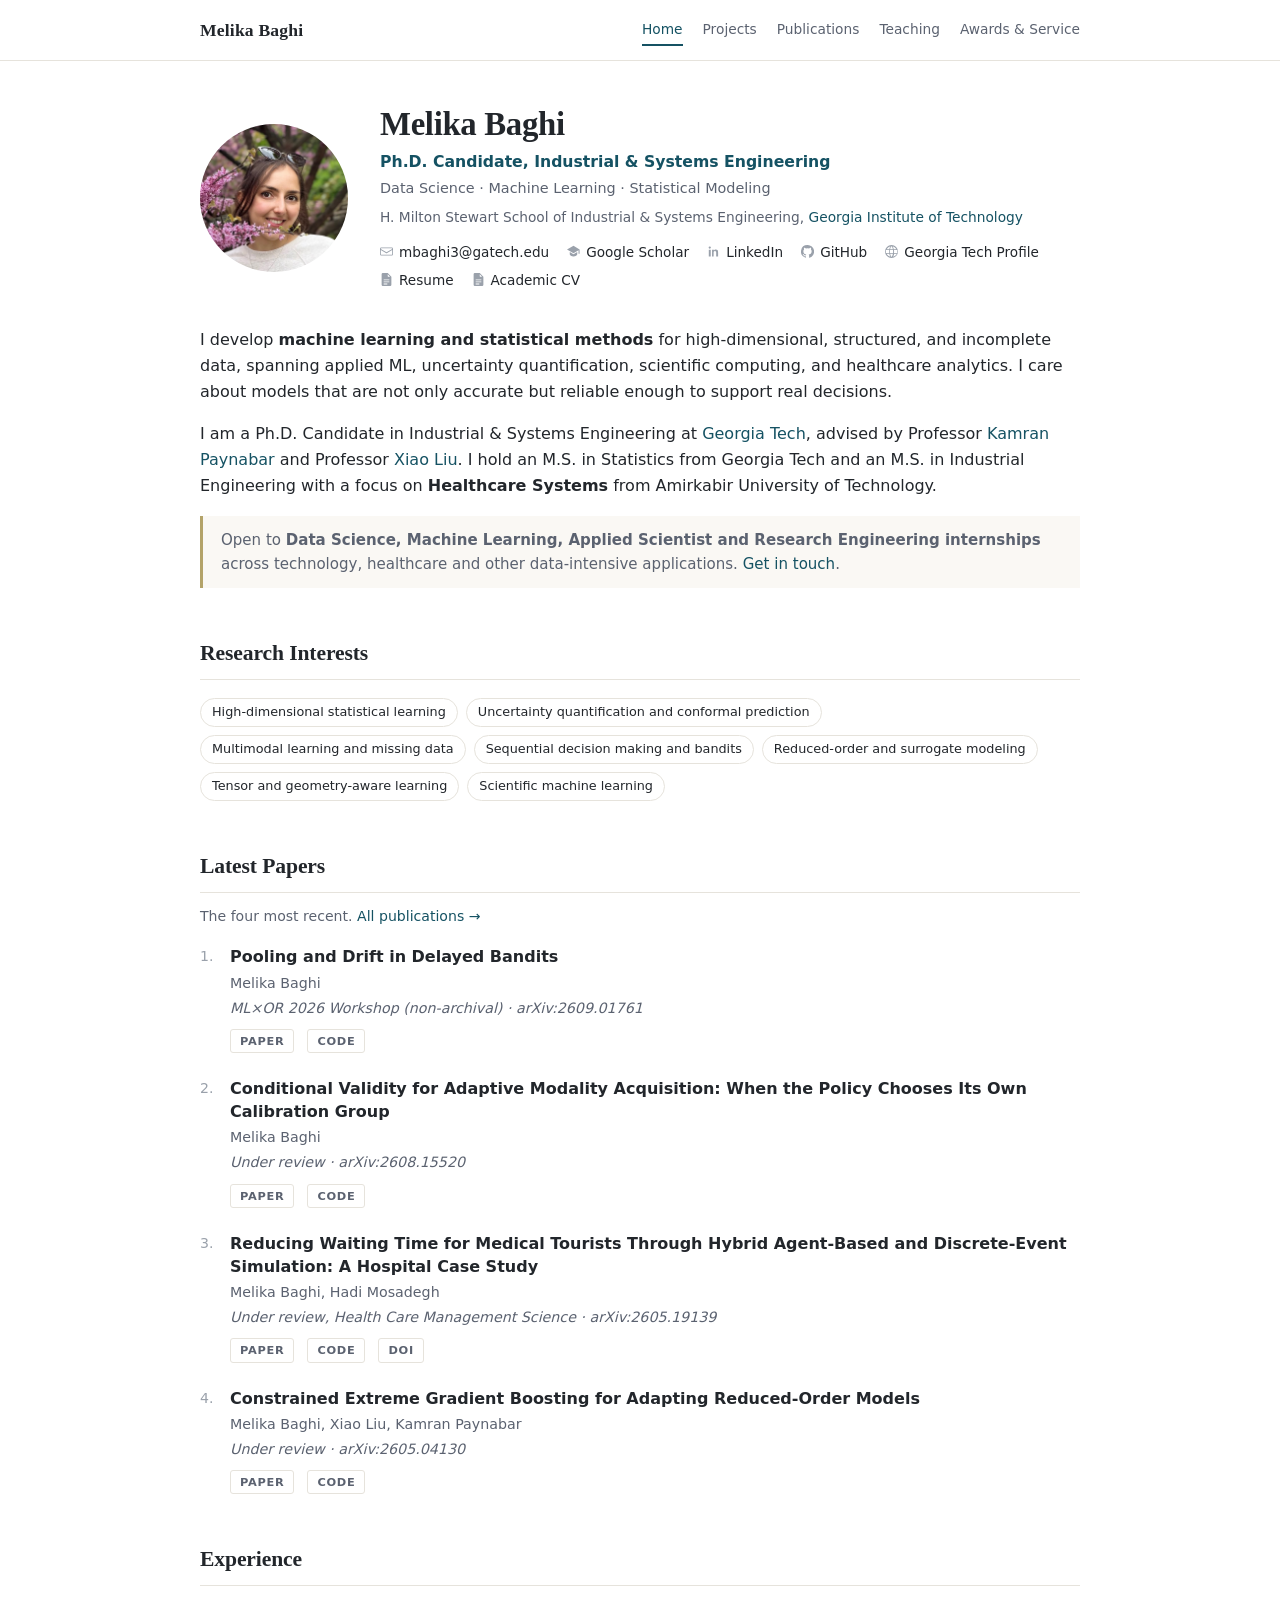
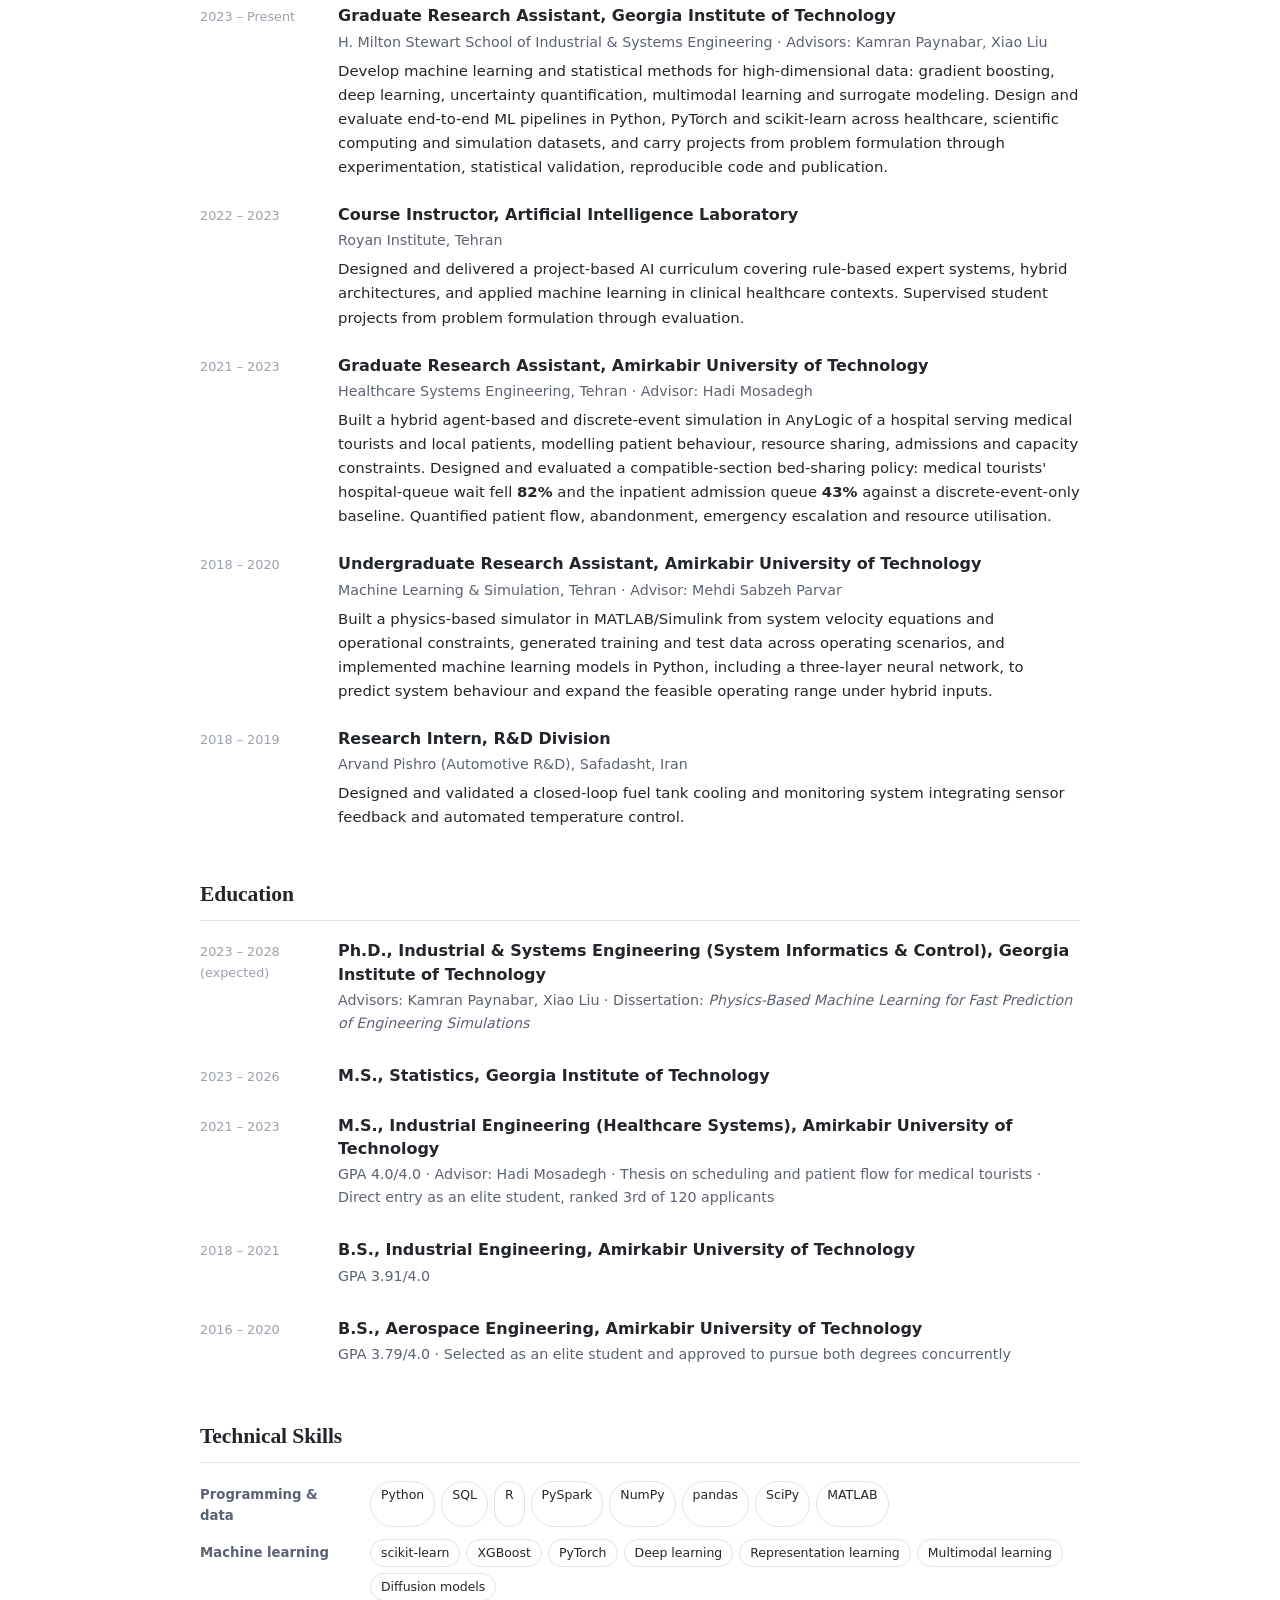
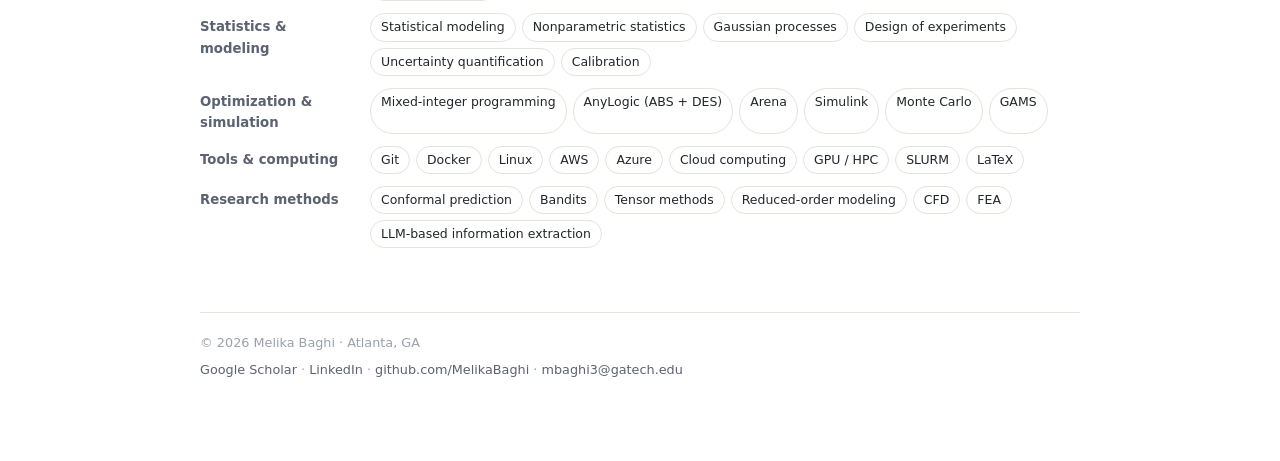
==== index.html @ 6c578f91 "Home page: show expected Ph.D. completion Co-Authored-By: Claude Opus 5 <noreply@anthropic.com>" ====
<!DOCTYPE html>
<html lang="en">
<head>
<meta charset="utf-8">
<meta name="viewport" content="width=device-width, initial-scale=1">
<title>Melika Baghi | Ph.D. Candidate at Georgia Tech</title>
<meta name="description" content="Melika Baghi is a Ph.D. Candidate at Georgia Tech working in data science, machine learning, statistical modeling, uncertainty quantification, healthcare analytics, and scientific ML.">
<meta name="author" content="Melika Baghi">
<link rel="canonical" href="https://melikabaghi.github.io/">
<meta property="og:type" content="profile">
<meta property="og:title" content="Melika Baghi | Ph.D. Candidate at Georgia Tech">
<meta property="og:description" content="Melika Baghi is a Ph.D. Candidate at Georgia Tech working in data science, machine learning, statistical modeling, uncertainty quantification, healthcare analytics, and scientific ML.">
<meta property="og:image" content="https://melikabaghi.github.io/assets/og.png">
<meta name="twitter:card" content="summary_large_image">
<meta property="og:url" content="https://melikabaghi.github.io/">
<link rel="stylesheet" href="assets/style.css">
<link rel="icon" href="data:image/svg+xml,<svg xmlns='http://www.w3.org/2000/svg' viewBox='0 0 32 32'><text y='26' font-size='26' font-family='Georgia,serif'>M</text></svg>">
<meta name="google-site-verification" content="d5mLPXhEREl7OxaTWAVmlWwODPc2sbViaYPHO1dMwqE" />
<script type="application/ld+json">
{
  "@context": "https://schema.org",
  "@type": "Person",
  "name": "Melika Baghi",
  "givenName": "Melika",
  "familyName": "Baghi",
  "url": "https://melikabaghi.github.io/",
  "image": "https://melikabaghi.github.io/assets/photo.jpg",
  "email": "mailto:mbaghi3@gatech.edu",
  "jobTitle": "Ph.D. Candidate, Industrial & Systems Engineering",
  "description": "Ph.D. Candidate at Georgia Tech working on machine learning and statistical methods for high-dimensional, structured and incomplete data, with applications in healthcare analytics and scientific computing.",
  "worksFor": {
    "@type": "CollegeOrUniversity",
    "name": "Georgia Institute of Technology",
    "url": "https://www.gatech.edu/"
  },
  "alumniOf": [
    { "@type": "CollegeOrUniversity", "name": "Georgia Institute of Technology" },
    { "@type": "CollegeOrUniversity", "name": "Amirkabir University of Technology (Tehran Polytechnic)" }
  ],
  "knowsAbout": [
    "Data science", "Machine learning", "Statistical modeling",
    "Conformal prediction", "Uncertainty quantification", "Multimodal learning",
    "Tensor decompositions", "Reduced-order modeling", "Healthcare analytics",
    "Discrete-event simulation", "Agent-based simulation", "Design of experiments"
  ],
  "sameAs": [
    "https://github.com/MelikaBaghi",
    "https://scholar.google.com/citations?user=UNGLFyUAAAAJ&hl=en",
    "https://www.linkedin.com/in/melika-baghi",
    "https://www.isye.gatech.edu/users/melika-baghi",
    "https://arxiv.org/a/baghi_m_1"
  ]
}
</script>
</head>
<body>

<header class="topbar">
  <div class="topbar-inner">
    <a class="brand" href="index.html">Melika Baghi</a>
    <nav class="topnav" aria-label="Site">
      <a href="index.html" aria-current="page">Home</a>
      <a href="projects.html">Projects</a>
      <a href="publications.html">Publications</a>
      <a href="teaching.html">Teaching</a>
      <a href="awards.html">Awards &amp; Service</a>
    </nav>
  </div>
</header>

<div class="wrap">

  <div class="hero">
    <img class="portrait" src="assets/photo.jpg" alt="Melika Baghi">
    <div>
      <h1>Melika Baghi</h1>
      <p class="role">Ph.D. Candidate, Industrial &amp; Systems Engineering</p>
      <p class="tagline">Data Science · Machine Learning · Statistical Modeling</p>
      <p class="affil">H. Milton Stewart School of Industrial &amp; Systems Engineering, <a href="https://www.gatech.edu/">Georgia Institute of Technology</a></p>
      <ul class="linkrow">
          <li><span class="ico"><svg viewBox="0 0 16 16" aria-hidden="true"><path d="M1.5 3h13A1.5 1.5 0 0 1 16 4.5v7A1.5 1.5 0 0 1 14.5 13h-13A1.5 1.5 0 0 1 0 11.5v-7A1.5 1.5 0 0 1 1.5 3Zm0 1a.5.5 0 0 0-.5.5v.3l7 4.2 7-4.2v-.3a.5.5 0 0 0-.5-.5h-13ZM15 6.2 8.26 10.2a.5.5 0 0 1-.52 0L1 6.2v5.3a.5.5 0 0 0 .5.5h13a.5.5 0 0 0 .5-.5V6.2Z"/></svg></span><a href="mailto:mbaghi3@gatech.edu">mbaghi3@gatech.edu</a></li>
          <li><span class="ico"><svg viewBox="0 0 16 16" aria-hidden="true"><path d="M8 1 0 5.5 8 10l6.2-3.49v4.24h1.3V5.5L8 1Zm0 10.3-4.6-2.6v2.55C3.4 12.77 5.46 14 8 14s4.6-1.23 4.6-2.75V8.7L8 11.3Z"/></svg></span><a href="https://scholar.google.com/citations?user=UNGLFyUAAAAJ&amp;hl=en">Google Scholar</a></li>
          <li><span class="ico"><svg viewBox="0 0 16 16" aria-hidden="true"><path d="M3.4 4.6a1.4 1.4 0 1 1 0-2.8 1.4 1.4 0 0 1 0 2.8ZM2.2 14V5.7h2.4V14H2.2Zm4 0V5.7h2.3v1.14h.03c.32-.6 1.1-1.24 2.27-1.24 2.43 0 2.88 1.56 2.88 3.6V14h-2.4V9.68c0-1.03-.02-2.36-1.45-2.36-1.45 0-1.67 1.12-1.67 2.28V14H6.2Z"/></svg></span><a href="https://www.linkedin.com/in/melika-baghi">LinkedIn</a></li>
          <li><span class="ico"><svg viewBox="0 0 16 16" aria-hidden="true"><path d="M8 0a8 8 0 0 0-2.53 15.59c.4.07.55-.17.55-.38l-.01-1.34c-2.23.48-2.7-1.07-2.7-1.07-.36-.93-.89-1.17-.89-1.17-.73-.5.05-.49.05-.49.81.06 1.23.83 1.23.83.72 1.23 1.88.87 2.34.67.07-.52.28-.87.51-1.07-1.78-.2-3.64-.89-3.64-3.95 0-.87.31-1.59.82-2.15-.08-.2-.36-1.01.08-2.12 0 0 .67-.21 2.2.82a7.6 7.6 0 0 1 4 0c1.53-1.03 2.2-.82 2.2-.82.44 1.11.16 1.92.08 2.12.51.56.82 1.28.82 2.15 0 3.07-1.87 3.75-3.65 3.95.29.25.54.73.54 1.48l-.01 2.2c0 .21.15.46.55.38A8 8 0 0 0 8 0Z"/></svg></span><a href="https://github.com/MelikaBaghi">GitHub</a></li>
          <li><span class="ico"><svg viewBox="0 0 16 16" aria-hidden="true"><path d="M8 0a8 8 0 1 0 0 16A8 8 0 0 0 8 0ZM6.6 1.4A11.4 11.4 0 0 0 5.3 5.3H1.98A7.02 7.02 0 0 1 6.6 1.4ZM1.24 6.3h3.9a17 17 0 0 0 0 3.4h-3.9a7 7 0 0 1 0-3.4Zm.74 4.4H5.3c.28 1.5.72 2.83 1.3 3.9a7.02 7.02 0 0 1-4.62-3.9Zm4.34 0h3.44c-.5 2.42-1.3 3.9-1.72 3.9-.42 0-1.22-1.48-1.72-3.9Zm3.62-1H6.06a15.8 15.8 0 0 1 0-3.4h3.88a15.8 15.8 0 0 1 0 3.4Zm-.18-4.4H6.28C6.78 2.88 7.58 1.4 8 1.4c.42 0 1.22 1.48 1.72 3.9Zm1.02 0c-.28-1.5-.72-2.83-1.3-3.9a7.02 7.02 0 0 1 4.62 3.9h-3.32Zm.28 1h3.9a7 7 0 0 1 0 3.4h-3.9a17 17 0 0 0 0-3.4Zm3.56 4.4a7.02 7.02 0 0 1-4.62 3.9c.58-1.07 1.02-2.4 1.3-3.9h3.32Z"/></svg></span><a href="https://www.isye.gatech.edu/users/melika-baghi">Georgia Tech Profile</a></li>
          <li><span class="ico"><svg viewBox="0 0 16 16" aria-hidden="true"><path d="M9.5 0H3.5A1.5 1.5 0 0 0 2 1.5v13A1.5 1.5 0 0 0 3.5 16h9a1.5 1.5 0 0 0 1.5-1.5V4.5L9.5 0Zm0 1.6L12.4 4.5H10a.5.5 0 0 1-.5-.5V1.6ZM4.5 8h7v1h-7V8Zm0 2.5h7v1h-7v-1ZM4.5 13h4.5v1H4.5v-1Z"/></svg></span><a href="assets/Melika_Baghi_Resume.pdf">Resume</a></li>
          <li><span class="ico"><svg viewBox="0 0 16 16" aria-hidden="true"><path d="M9.5 0H3.5A1.5 1.5 0 0 0 2 1.5v13A1.5 1.5 0 0 0 3.5 16h9a1.5 1.5 0 0 0 1.5-1.5V4.5L9.5 0Zm0 1.6L12.4 4.5H10a.5.5 0 0 1-.5-.5V1.6ZM4.5 8h7v1h-7V8Zm0 2.5h7v1h-7v-1ZM4.5 13h4.5v1H4.5v-1Z"/></svg></span><a href="assets/Melika_Baghi_CV.pdf">Academic CV</a></li>
      </ul>
    </div>
  </div>

  <div class="bio">
    <p>I develop <strong>machine learning and statistical methods</strong> for high-dimensional, structured,
      and incomplete data, spanning applied ML, uncertainty quantification, scientific computing, and
      healthcare analytics. I care about models that are not only accurate but reliable enough to support
      real decisions.</p>

    <p>I am a Ph.D. Candidate in Industrial &amp; Systems Engineering at
      <a href="https://www.gatech.edu/">Georgia Tech</a>, advised by Professor
      <a href="https://www.isye.gatech.edu/users/kamran-paynabar">Kamran Paynabar</a> and Professor
      <a href="https://www.isye.gatech.edu/users/xiao-liu">Xiao Liu</a>. I hold an M.S. in Statistics from
      Georgia Tech and an M.S. in Industrial Engineering with a focus on <strong>Healthcare Systems</strong>
      from Amirkabir University of Technology.</p>

    <p class="callout">Open to <strong>Data Science, Machine Learning, Applied Scientist and Research
      Engineering internships</strong> across technology, healthcare and other data-intensive applications.
      <a href="mailto:mbaghi3@gatech.edu">Get in touch</a>.</p>
  </div>

  <h2>Research Interests</h2>
  <ul class="chips">
    <li>High-dimensional statistical learning</li>
    <li>Uncertainty quantification and conformal prediction</li>
    <li>Multimodal learning and missing data</li>
    <li>Sequential decision making and bandits</li>
    <li>Reduced-order and surrogate modeling</li>
    <li>Tensor and geometry-aware learning</li>
    <li>Scientific machine learning</li>
  </ul>

  <h2>Latest Papers</h2>
  <p class="morelink">The four most recent. <a href="publications.html">All publications →</a></p>
  <ol class="pubs">
    <li>
      <p class="ptitle">Pooling and Drift in Delayed Bandits</p>
      <p class="pauth">Melika Baghi</p>
      <p class="pvenue">ML×OR 2026 Workshop (non-archival) · arXiv:2609.01761</p>
      <p class="plinks">
        <a href="https://arxiv.org/abs/2609.01761">Paper</a>
        <a href="https://github.com/MelikaBaghi/State-exp3">Code</a>
      </p>
    </li>
    <li>
      <p class="ptitle">Conditional Validity for Adaptive Modality Acquisition: When the Policy Chooses Its Own Calibration Group</p>
      <p class="pauth">Melika Baghi</p>
      <p class="pvenue">Under review · arXiv:2608.15520</p>
      <p class="plinks">
        <a href="https://arxiv.org/abs/2608.15520">Paper</a>
        <a href="https://github.com/MelikaBaghi/RouteCert">Code</a>
      </p>
    </li>
    <li>
      <p class="ptitle">Reducing Waiting Time for Medical Tourists Through Hybrid Agent-Based and Discrete-Event Simulation: A Hospital Case Study</p>
      <p class="pauth">Melika Baghi, Hadi Mosadegh</p>
      <p class="pvenue">Under review, <em>Health Care Management Science</em> · arXiv:2605.19139</p>
      <p class="plinks">
        <a href="https://arxiv.org/abs/2605.19139">Paper</a>
        <a href="https://github.com/MelikaBaghi/IPD-medical-tourism-simulation">Code</a>
        <a href="https://doi.org/10.5281/zenodo.22646799">DOI</a>
      </p>
    </li>
    <li>
      <p class="ptitle">Constrained Extreme Gradient Boosting for Adapting Reduced-Order Models</p>
      <p class="pauth">Melika Baghi, Xiao Liu, Kamran Paynabar</p>
      <p class="pvenue">Under review · arXiv:2605.04130</p>
      <p class="plinks">
        <a href="https://arxiv.org/abs/2605.04130">Paper</a>
        <a href="https://github.com/MelikaBaghi/cXGBoost">Code</a>
      </p>
    </li>
  </ol>

  <h2>Experience</h2>
  <ul class="entries">
    <li>
      <div class="when">2023 – Present</div>
      <div class="what">
        <p class="wtitle">Graduate Research Assistant, Georgia Institute of Technology</p>
        <p class="wwhere">H. Milton Stewart School of Industrial &amp; Systems Engineering · Advisors: Kamran Paynabar, Xiao Liu</p>
        <p class="wdesc">Develop machine learning and statistical methods for high-dimensional data:
          gradient boosting, deep learning, uncertainty quantification, multimodal learning and surrogate
          modeling. Design and evaluate end-to-end ML pipelines in Python, PyTorch and scikit-learn across
          healthcare, scientific computing and simulation datasets, and carry projects from problem
          formulation through experimentation, statistical validation, reproducible code and publication.</p>
      </div>
    </li>
    <li>
      <div class="when">2022 – 2023</div>
      <div class="what">
        <p class="wtitle">Course Instructor, Artificial Intelligence Laboratory</p>
        <p class="wwhere">Royan Institute, Tehran</p>
        <p class="wdesc">Designed and delivered a project-based AI curriculum covering rule-based expert
          systems, hybrid architectures, and applied machine learning in clinical healthcare contexts.
          Supervised student projects from problem formulation through evaluation.</p>
      </div>
    </li>
    <li>
      <div class="when">2021 – 2023</div>
      <div class="what">
        <p class="wtitle">Graduate Research Assistant, Amirkabir University of Technology</p>
        <p class="wwhere">Healthcare Systems Engineering, Tehran · Advisor: Hadi Mosadegh</p>
        <p class="wdesc">Built a hybrid agent-based and discrete-event simulation in AnyLogic of a hospital
          serving medical tourists and local patients, modelling patient behaviour, resource sharing,
          admissions and capacity constraints. Designed and evaluated a compatible-section bed-sharing
          policy: medical tourists' hospital-queue wait fell <strong>82%</strong> and the inpatient admission
          queue <strong>43%</strong> against a discrete-event-only baseline. Quantified patient flow,
          abandonment, emergency escalation and resource utilisation.</p>
      </div>
    </li>
    <li>
      <div class="when">2018 – 2020</div>
      <div class="what">
        <p class="wtitle">Undergraduate Research Assistant, Amirkabir University of Technology</p>
        <p class="wwhere">Machine Learning &amp; Simulation, Tehran · Advisor: Mehdi Sabzeh Parvar</p>
        <p class="wdesc">Built a physics-based simulator in MATLAB/Simulink from system velocity equations
          and operational constraints, generated training and test data across operating scenarios, and
          implemented machine learning models in Python, including a three-layer neural network, to
          predict system behaviour and expand the feasible operating range under hybrid inputs.</p>
      </div>
    </li>
    <li>
      <div class="when">2018 – 2019</div>
      <div class="what">
        <p class="wtitle">Research Intern, R&amp;D Division</p>
        <p class="wwhere">Arvand Pishro (Automotive R&amp;D), Safadasht, Iran</p>
        <p class="wdesc">Designed and validated a closed-loop fuel tank cooling and monitoring system
          integrating sensor feedback and automated temperature control.</p>
      </div>
    </li>
  </ul>

  <h2>Education</h2>
  <ul class="entries">
    <li>
      <div class="when">2023 – 2028 (expected)</div>
      <div class="what">
        <p class="wtitle">Ph.D., Industrial &amp; Systems Engineering (System Informatics &amp; Control), Georgia Institute of Technology</p>
        <p class="wwhere">Advisors: Kamran Paynabar, Xiao Liu · Dissertation: <em>Physics-Based Machine Learning for Fast Prediction of Engineering Simulations</em></p>
      </div>
    </li>
    <li>
      <div class="when">2023 – 2026</div>
      <div class="what">
        <p class="wtitle">M.S., Statistics, Georgia Institute of Technology</p>
      </div>
    </li>
    <li>
      <div class="when">2021 – 2023</div>
      <div class="what">
        <p class="wtitle">M.S., Industrial Engineering (Healthcare Systems), Amirkabir University of Technology</p>
        <p class="wwhere">GPA 4.0/4.0 · Advisor: Hadi Mosadegh · Thesis on scheduling and patient flow for medical tourists · Direct entry as an elite student, ranked 3rd of 120 applicants</p>
      </div>
    </li>
    <li>
      <div class="when">2018 – 2021</div>
      <div class="what">
        <p class="wtitle">B.S., Industrial Engineering, Amirkabir University of Technology</p>
        <p class="wwhere">GPA 3.91/4.0</p>
      </div>
    </li>
    <li>
      <div class="when">2016 – 2020</div>
      <div class="what">
        <p class="wtitle">B.S., Aerospace Engineering, Amirkabir University of Technology</p>
        <p class="wwhere">GPA 3.79/4.0 · Selected as an elite student and approved to pursue both degrees concurrently</p>
      </div>
    </li>
  </ul>

  <h2>Technical Skills</h2>
  <dl class="skills">
    <dt>Programming &amp; data</dt>
    <dd><span>Python</span> <span>SQL</span> <span>R</span> <span>PySpark</span> <span>NumPy</span> <span>pandas</span> <span>SciPy</span> <span>MATLAB</span></dd>

    <dt>Machine learning</dt>
    <dd><span>scikit-learn</span> <span>XGBoost</span> <span>PyTorch</span> <span>Deep learning</span> <span>Representation learning</span> <span>Multimodal learning</span> <span>Diffusion models</span></dd>

    <dt>Statistics &amp; modeling</dt>
    <dd><span>Statistical modeling</span> <span>Nonparametric statistics</span> <span>Gaussian processes</span> <span>Design of experiments</span> <span>Uncertainty quantification</span> <span>Calibration</span></dd>

    <dt>Optimization &amp; simulation</dt>
    <dd><span>Mixed-integer programming</span> <span>AnyLogic (ABS + DES)</span> <span>Arena</span> <span>Simulink</span> <span>Monte Carlo</span> <span>GAMS</span></dd>

    <dt>Tools &amp; computing</dt>
    <dd><span>Git</span> <span>Docker</span> <span>Linux</span> <span>AWS</span> <span>Azure</span> <span>Cloud computing</span> <span>GPU / HPC</span> <span>SLURM</span> <span>LaTeX</span></dd>

    <dt>Research methods</dt>
    <dd><span>Conformal prediction</span> <span>Bandits</span> <span>Tensor methods</span> <span>Reduced-order modeling</span> <span>CFD</span> <span>FEA</span> <span>LLM-based information extraction</span></dd>
  </dl>

  <footer>
    <p class="fnote">© 2026 Melika Baghi · Atlanta, GA</p>
    <p class="flinks">
      <a href="https://scholar.google.com/citations?user=UNGLFyUAAAAJ&amp;hl=en">Google Scholar</a> ·
      <a href="https://www.linkedin.com/in/melika-baghi">LinkedIn</a> ·
      <a href="https://github.com/MelikaBaghi">github.com/MelikaBaghi</a> ·
      <a href="mailto:mbaghi3@gatech.edu">mbaghi3@gatech.edu</a>
    </p>
  </footer>
</div>

</body>
</html>
---- assets/style.css ----
/* Melika Baghi — personal site */

:root {
  --bg:        #ffffff;
  --fg:        #22262b;
  --muted:     #5b6270;
  --faint:     #9aa1ab;
  --accent:    #155263;
  --rule:      #e6e3dc;
  --gold:      #b3a369;
  --callout-bg:#faf8f4;
  --maxw:      928px;
  --serif:     "Iowan Old Style", "Palatino Linotype", Palatino, Charter, Georgia, "Times New Roman", serif;
}

@media (prefers-color-scheme: dark) {
  :root {
    --bg:        #14161a;
    --fg:        #dfe2e6;
    --muted:     #9aa1ab;
    --faint:     #767d87;
    --accent:    #7fbdd0;
    --rule:      #2c3037;
    --gold:      #b3a369;
    --callout-bg:#1b1e23;
  }
}

* { box-sizing: border-box; }

html { -webkit-text-size-adjust: 100%; scroll-behavior: smooth; }

body {
  margin: 0;
  background: var(--bg);
  color: var(--fg);
  font: 16px/1.62 -apple-system, system-ui, "Segoe UI", Roboto, "Helvetica Neue", Arial, sans-serif;
  font-feature-settings: "kern" 1;
  -webkit-font-smoothing: antialiased;
}

a { color: var(--accent); text-decoration: none; }
a:hover { text-decoration: underline; text-underline-offset: 2px; }

/* ---------- top bar ---------- */

.topbar {
  position: sticky;
  top: 0;
  z-index: 10;
  background: var(--bg);
  border-bottom: 1px solid var(--rule);
}

.topbar-inner {
  max-width: var(--maxw);
  margin: 0 auto;
  padding: 14px 24px;
  display: flex;
  align-items: center;
  justify-content: space-between;
  gap: 16px;
}

.brand {
  font-family: var(--serif);
  font-size: 1.1rem;
  font-weight: 600;
  color: var(--fg);
  letter-spacing: 0.01em;
}

.brand:hover { text-decoration: none; color: var(--accent); }

.topnav { display: flex; flex-wrap: wrap; gap: 4px 20px; font-size: 0.86rem; }

.topnav a {
  color: var(--muted);
  padding: 4px 0;
  border-bottom: 2px solid transparent;
}

.topnav a:hover { color: var(--accent); text-decoration: none; }

.topnav a[aria-current="page"] {
  color: var(--accent);
  border-bottom-color: var(--accent);
}

/* ---------- page frame ---------- */

.wrap {
  max-width: var(--maxw);
  margin: 0 auto;
  padding: 44px 24px 80px;
}

.pagetitle {
  margin: 0 0 28px;
  padding-bottom: 10px;
  border-bottom: 1px solid var(--rule);
  font-family: var(--serif);
  font-size: 1.9rem;
  font-weight: 600;
  letter-spacing: -0.01em;
}

h2 {
  margin: 48px 0 18px;
  padding-bottom: 8px;
  border-bottom: 1px solid var(--rule);
  font-family: var(--serif);
  font-size: 1.35rem;
  font-weight: 600;
  letter-spacing: -0.005em;
}

.kicker {
  margin: 26px 0 14px;
  font-size: 0.72rem;
  font-weight: 650;
  letter-spacing: 0.1em;
  text-transform: uppercase;
  color: var(--faint);
}

.note { margin: -4px 0 20px; font-size: 0.88rem; color: var(--muted); }

/* ---------- home header ---------- */

.hero {
  display: grid;
  grid-template-columns: 148px minmax(0, 1fr);
  gap: 32px;
  align-items: center;
  margin-bottom: 36px;
}

.portrait {
  width: 148px;
  height: 148px;
  border-radius: 50%;
  object-fit: cover;
  display: block;
  background: var(--rule);
}

.hero h1 {
  margin: 0 0 4px;
  font-family: var(--serif);
  font-size: 2.05rem;
  font-weight: 600;
  letter-spacing: -0.01em;
  line-height: 1.2;
}

.role { margin: 0 0 3px; font-size: 0.98rem; font-weight: 600; color: var(--accent); }
.tagline { margin: 0 0 6px; font-size: 0.9rem; color: var(--muted); }
.affil { margin: 0 0 12px; font-size: 0.86rem; color: var(--muted); }

.linkrow {
  list-style: none;
  margin: 0;
  padding: 0;
  display: flex;
  flex-wrap: wrap;
  gap: 6px 18px;
  font-size: 0.85rem;
}

.linkrow li { display: inline-flex; align-items: center; gap: 6px; }
.linkrow .ico { display: inline-flex; color: var(--faint); }
.linkrow .ico svg { width: 13px; height: 13px; fill: currentColor; }
.linkrow li:hover .ico { color: var(--accent); }
.linkrow a { color: var(--fg); }
.linkrow a:hover { color: var(--accent); }

.bio p { margin: 0 0 1.05em; }
.bio strong { font-weight: 650; }

.callout {
  margin: 1.4em 0 0;
  padding: 12px 18px;
  border-left: 3px solid var(--gold);
  background: var(--callout-bg);
  color: var(--muted);
  font-size: 0.94rem;
}

/* ---------- chips ---------- */

.chips {
  list-style: none;
  margin: 0;
  padding: 0;
  display: flex;
  flex-wrap: wrap;
  gap: 8px;
}

.chips li {
  padding: 3px 11px;
  border: 1px solid var(--rule);
  border-radius: 999px;
  font-size: 0.8rem;
  color: var(--fg);
}

/* ---------- publications ---------- */

.group { margin: 26px 0 16px; font-size: 0.9rem; font-weight: 650; }
.group:first-of-type { margin-top: 0; }

.pubs { list-style: none; margin: 0; padding: 0; counter-reset: pub; }

.pubs > li { position: relative; margin-bottom: 24px; padding-left: 30px; }

.pubs > li::before {
  counter-increment: pub;
  content: counter(pub) ".";
  position: absolute;
  left: 0;
  top: 0;
  font-size: 0.88rem;
  font-variant-numeric: tabular-nums;
  color: var(--faint);
}

.ptitle { margin: 0 0 3px; font-weight: 600; line-height: 1.45; }
.pauth  { margin: 0 0 2px; font-size: 0.89rem; color: var(--muted); }
.pvenue { margin: 0; font-size: 0.89rem; font-style: italic; color: var(--muted); }

.plinks { margin: 7px 0 0; }

.plinks a {
  display: inline-block;
  margin-right: 8px;
  padding: 2px 9px;
  border: 1px solid var(--rule);
  border-radius: 3px;
  font-size: 0.71rem;
  font-weight: 600;
  letter-spacing: 0.06em;
  text-transform: uppercase;
  color: var(--muted);
}

.plinks a:hover { border-color: var(--accent); color: var(--accent); text-decoration: none; }

.plinks .status {
  display: inline-block;
  padding: 2px 9px;
  border: 1px dashed var(--rule);
  border-radius: 3px;
  font-size: 0.71rem;
  font-style: italic;
  color: var(--faint);
}

.morelink { margin: -6px 0 18px; font-size: 0.88rem; color: var(--muted); }

/* ---------- dated entry lists ---------- */

.entries { list-style: none; margin: 0; padding: 0; }

.entries > li {
  display: grid;
  grid-template-columns: 118px minmax(0, 1fr);
  gap: 20px;
  margin-bottom: 24px;
}

.when { font-size: 0.8rem; font-variant-numeric: tabular-nums; color: var(--faint); padding-top: 3px; }
.wtitle { margin: 0 0 3px; font-weight: 600; line-height: 1.45; }
.wwhere { margin: 0 0 5px; font-size: 0.89rem; color: var(--muted); }
.wdesc  { margin: 0; font-size: 0.93rem; }

/* ---------- skills ---------- */

.skills {
  display: grid;
  grid-template-columns: 150px minmax(0, 1fr);
  gap: 12px 20px;
  margin: 0;
}

.skills dt { font-size: 0.83rem; font-weight: 600; color: var(--muted); padding-top: 3px; }
.skills dd { display: flex; flex-wrap: wrap; gap: 6px; margin: 0; }

.skills dd span {
  padding: 3px 10px;
  border: 1px solid var(--rule);
  border-radius: 999px;
  font-size: 0.78rem;
}

/* ---------- project threads ---------- */

.thread {
  margin: 0 0 40px;
  padding-bottom: 36px;
  border-bottom: 1px solid var(--rule);
}

.thread:last-of-type { border-bottom: 0; }

.thread h3 { margin: 0 0 2px; font-size: 1.12rem; font-weight: 650; line-height: 1.4; }
.tmeta { margin: 0 0 16px; font-size: 0.84rem; color: var(--muted); }

.thread figure { margin: 0 0 18px; }

.fig {
  padding: 10px 12px;
  border: 1px solid var(--rule);
  border-radius: 5px;
  background: var(--callout-bg);
  overflow-x: auto;
}

.fig svg { display: block; width: 100%; min-width: 460px; height: auto; }

figcaption { margin: 8px 2px 0; font-size: 0.82rem; line-height: 1.5; color: var(--muted); }

.pa {
  display: grid;
  grid-template-columns: 92px minmax(0, 1fr);
  gap: 10px 18px;
  margin: 0;
}

.pa dt {
  padding-top: 3px;
  font-size: 0.7rem;
  font-weight: 650;
  letter-spacing: 0.1em;
  text-transform: uppercase;
  color: var(--faint);
}

.pa dd { margin: 0; font-size: 0.95rem; }
.pa dd .plinks { margin: 0; }

.tags { display: flex; flex-wrap: wrap; gap: 6px; margin: 16px 0 0; }

.tags span {
  padding: 2px 9px;
  border: 1px solid var(--rule);
  border-radius: 999px;
  font-size: 0.71rem;
  color: var(--muted);
}

/* ---------- project list ---------- */

.projects { list-style: none; margin: 0 0 4px; padding: 0; }

.projects > li {
  position: relative;
  margin-bottom: 11px;
  padding-left: 15px;
  font-size: 0.93rem;
  line-height: 1.6;
}

.projects > li::before {
  content: "";
  position: absolute;
  left: 0;
  top: 0.66em;
  width: 5px;
  height: 5px;
  border-radius: 50%;
  background: var(--gold);
}

.projects b { font-weight: 650; }
.projects .meta { color: var(--faint); font-size: 0.83rem; white-space: nowrap; }

.more { margin-top: 18px; }

.more > summary {
  cursor: pointer;
  display: inline-block;
  padding: 4px 12px;
  border: 1px solid var(--rule);
  border-radius: 999px;
  font-size: 0.82rem;
  font-weight: 600;
  color: var(--muted);
  list-style: none;
}

.more > summary::-webkit-details-marker { display: none; }
.more > summary::after { content: " +"; }
.more[open] > summary::after { content: " \2013"; }
.more > summary:hover { border-color: var(--accent); color: var(--accent); }
.more[open] > summary { margin-bottom: 16px; }

/* ---------- awards / service ---------- */

.awards { list-style: none; margin: 0; padding: 0; }

.awards > li {
  display: grid;
  grid-template-columns: 118px minmax(0, 1fr);
  gap: 20px;
  margin-bottom: 12px;
  font-size: 0.94rem;
}

.yr { font-size: 0.8rem; font-variant-numeric: tabular-nums; color: var(--faint); padding-top: 3px; }

/* ---------- footer ---------- */

footer {
  margin-top: 64px;
  padding-top: 20px;
  border-top: 1px solid var(--rule);
  font-size: 0.8rem;
  color: var(--faint);
}

.fnote  { margin: 0 0 6px; }
.flinks { margin: 0; }
.flinks a { color: var(--muted); }
.flinks a:hover { color: var(--accent); }

/* ---------- responsive ---------- */

@media (max-width: 760px) {
  .topbar-inner { flex-direction: column; align-items: flex-start; padding: 12px 20px; }
  .topnav { gap: 2px 16px; }
  .wrap { padding: 32px 20px 64px; }
  .hero { grid-template-columns: 1fr; gap: 18px; text-align: center; }
  .portrait { margin: 0 auto; }
  .linkrow { justify-content: center; }
  .entries > li, .awards > li, .skills, .pa { grid-template-columns: 1fr; gap: 3px; }
  .skills dd { margin-bottom: 10px; }
  .pa dd { margin-bottom: 8px; }
  .when, .yr { padding-top: 0; }
}
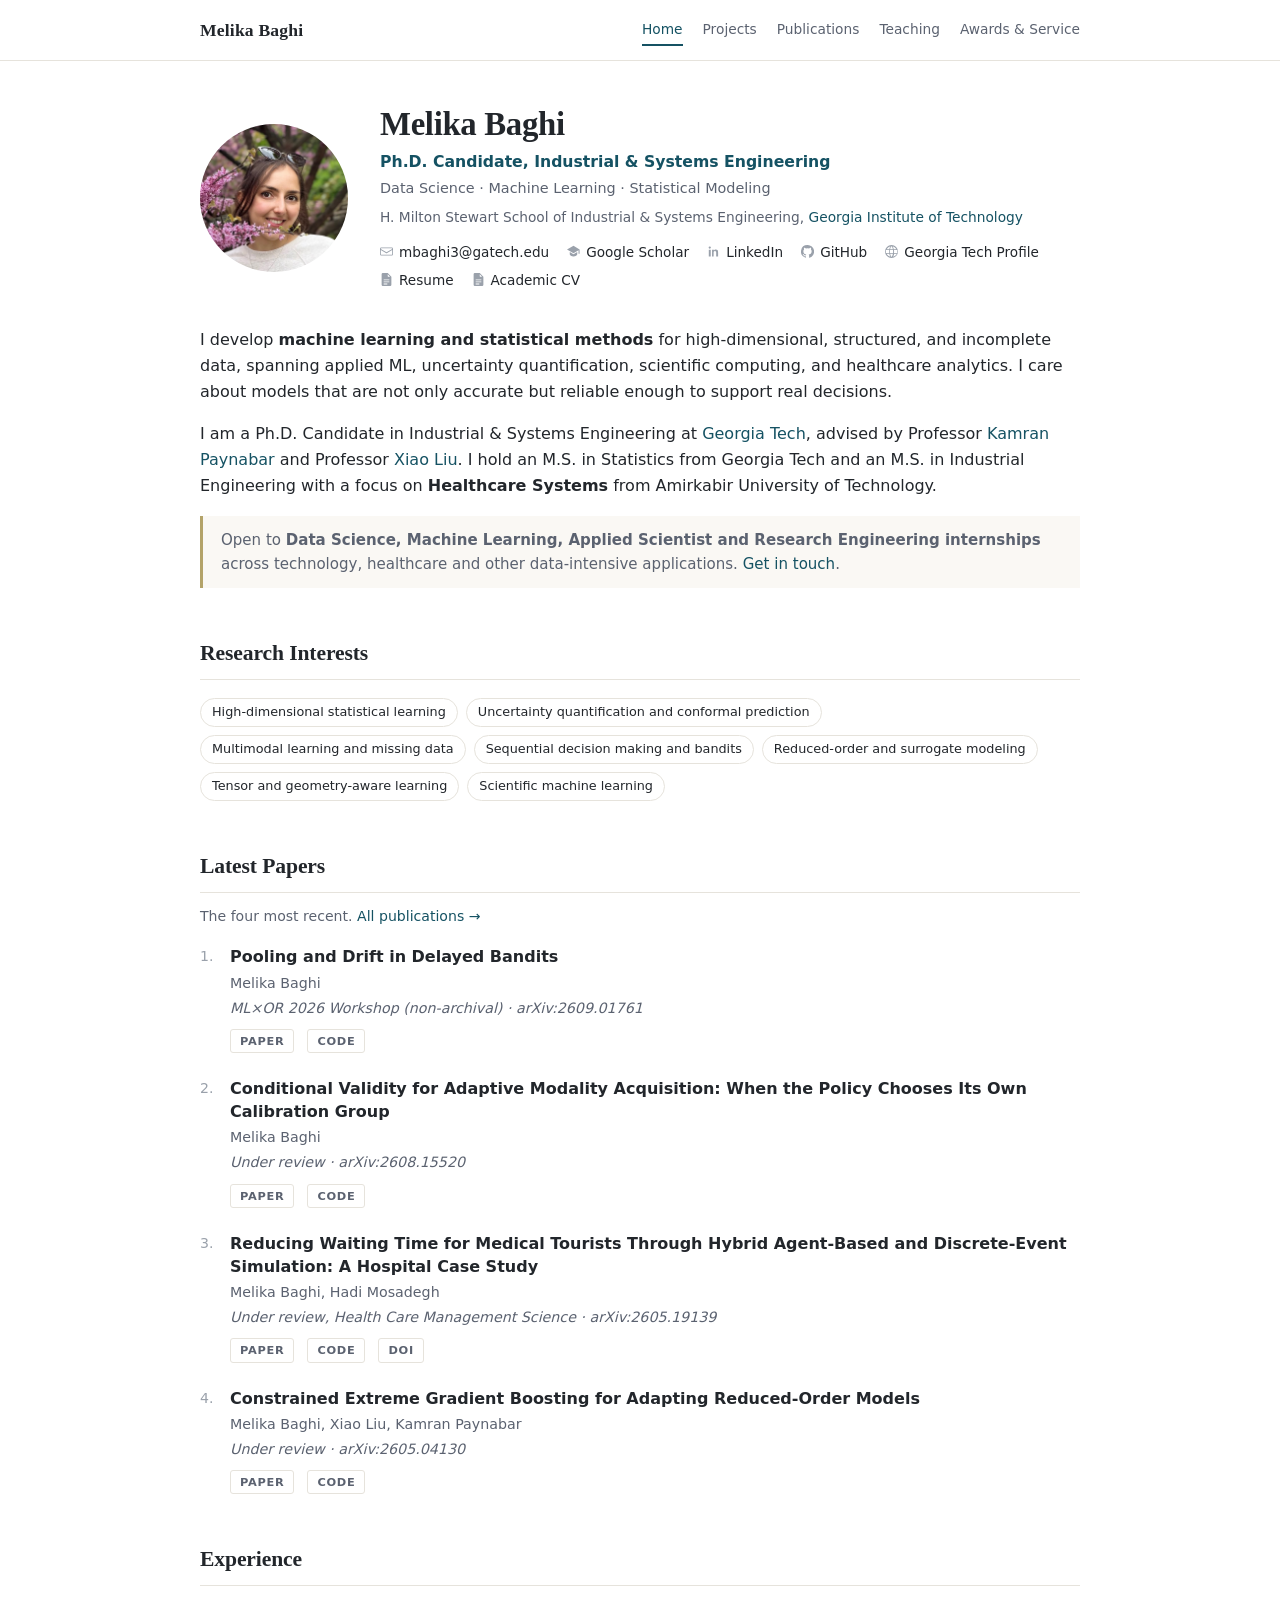
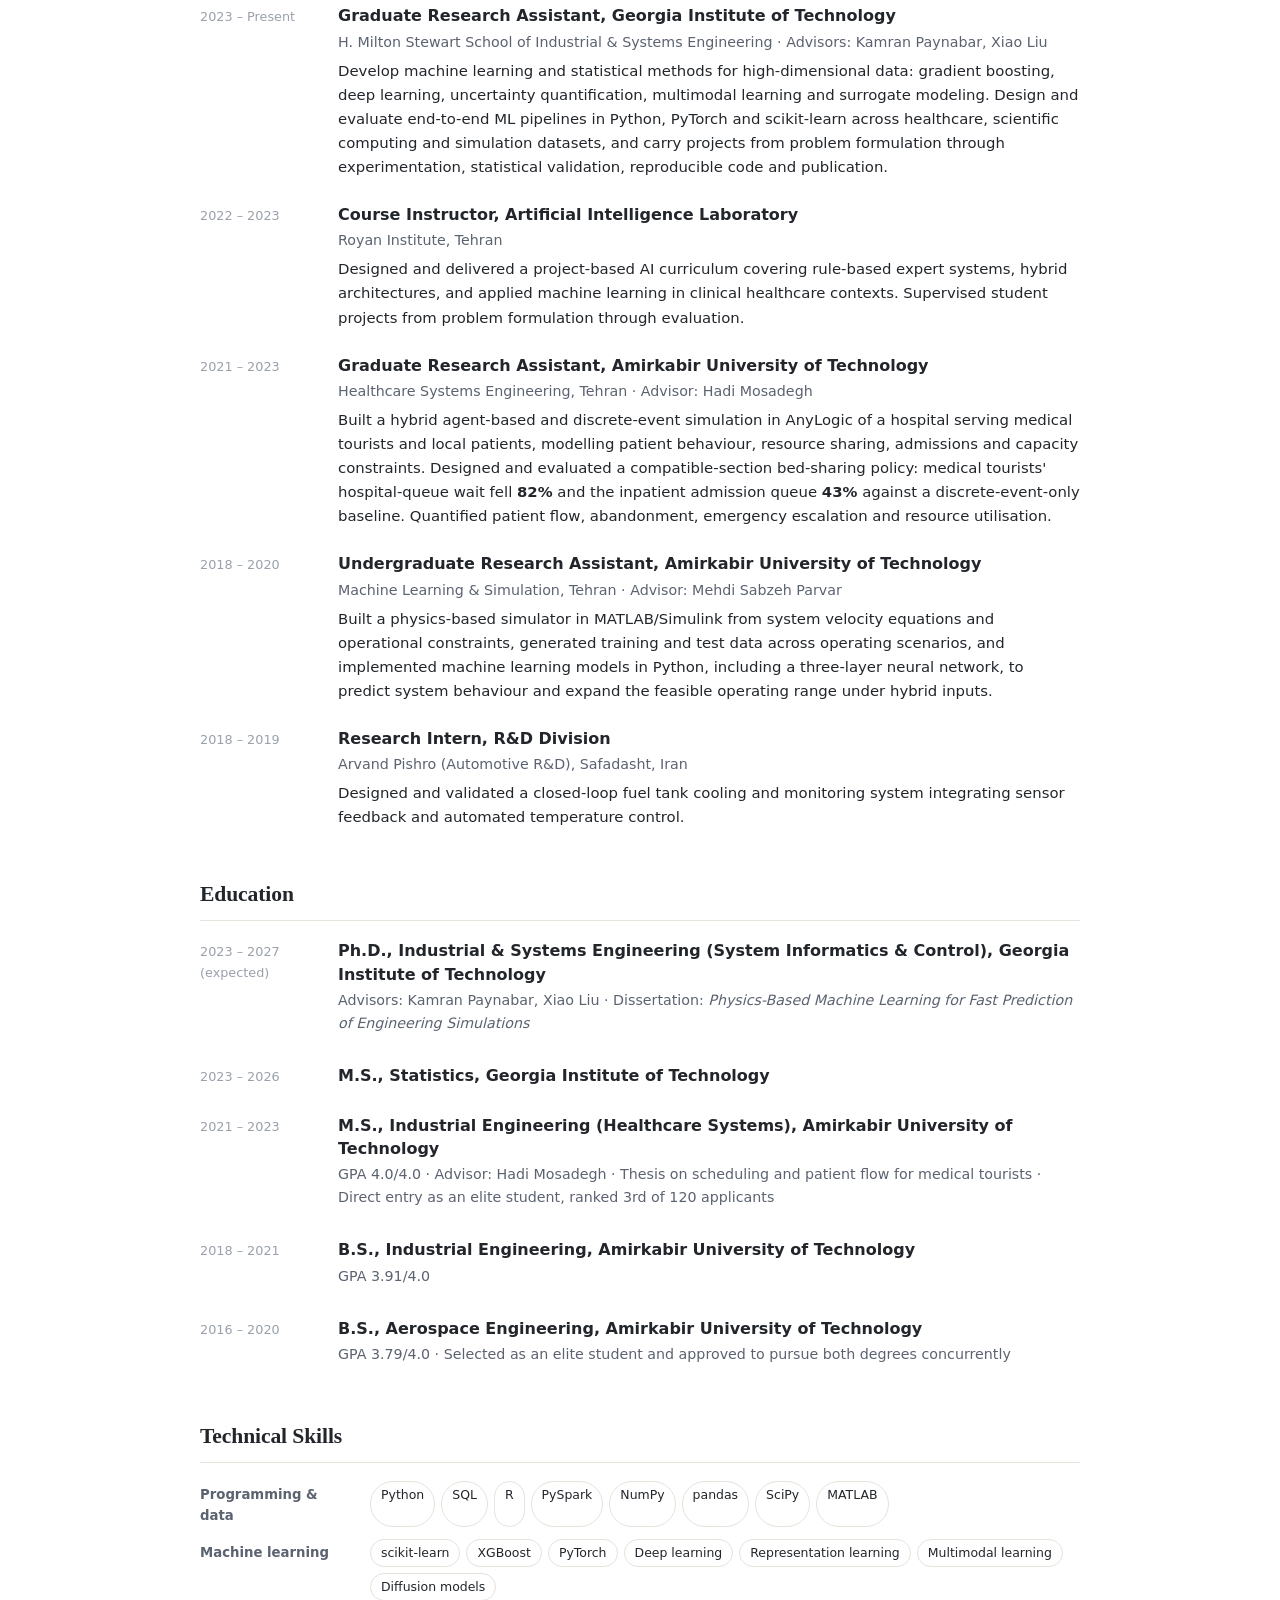
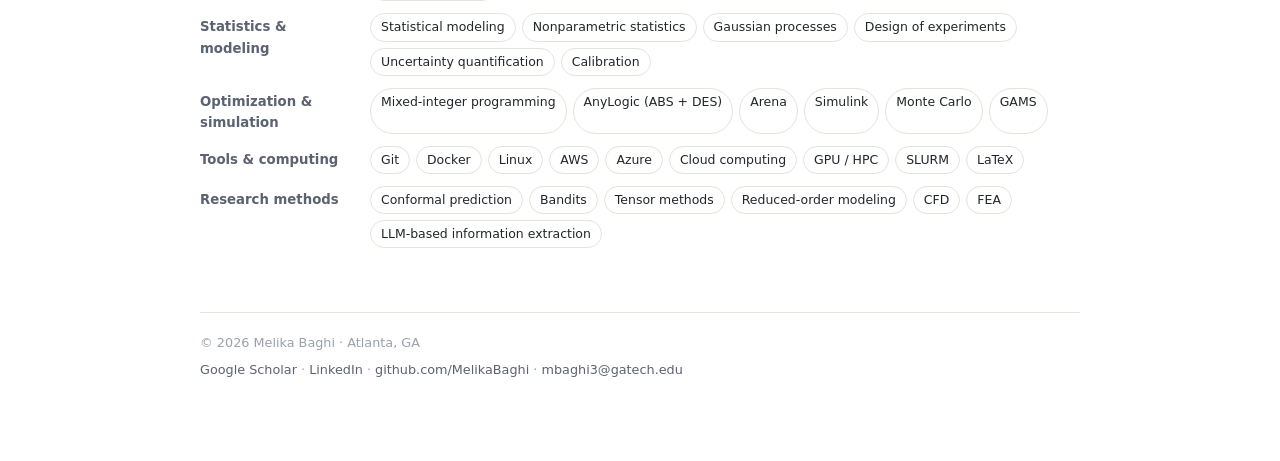
==== commit 17019e33: "Expected Ph.D. completion is Fall 2027 Co-Authored-By: Claude Opus 5 <noreply@anthropic.com>" ====
--- a/index.html
+++ b/index.html
@@ -222,7 +222,7 @@
   <h2>Education</h2>
   <ul class="entries">
     <li>
-      <div class="when">2023 – 2028 (expected)</div>
+      <div class="when">2023 – 2027 (expected)</div>
       <div class="what">
         <p class="wtitle">Ph.D., Industrial &amp; Systems Engineering (System Informatics &amp; Control), Georgia Institute of Technology</p>
         <p class="wwhere">Advisors: Kamran Paynabar, Xiao Liu · Dissertation: <em>Physics-Based Machine Learning for Fast Prediction of Engineering Simulations</em></p>
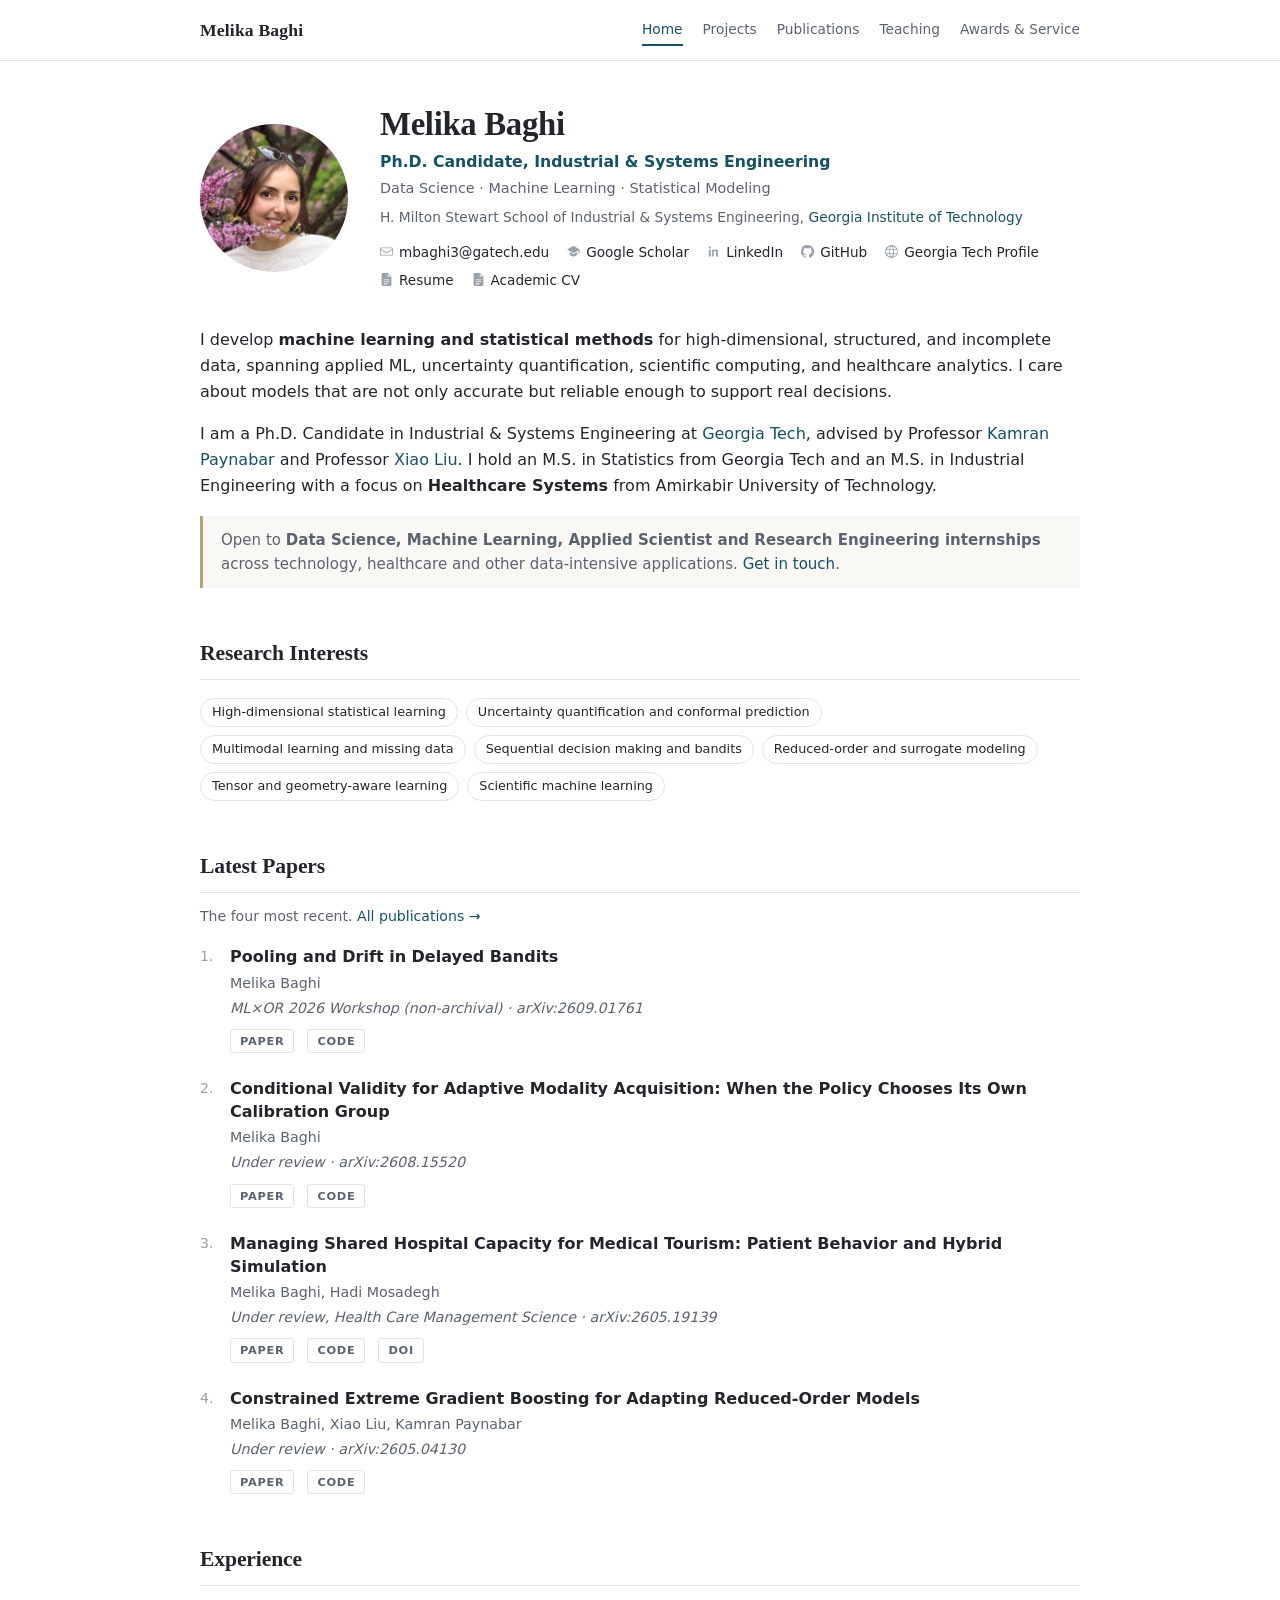
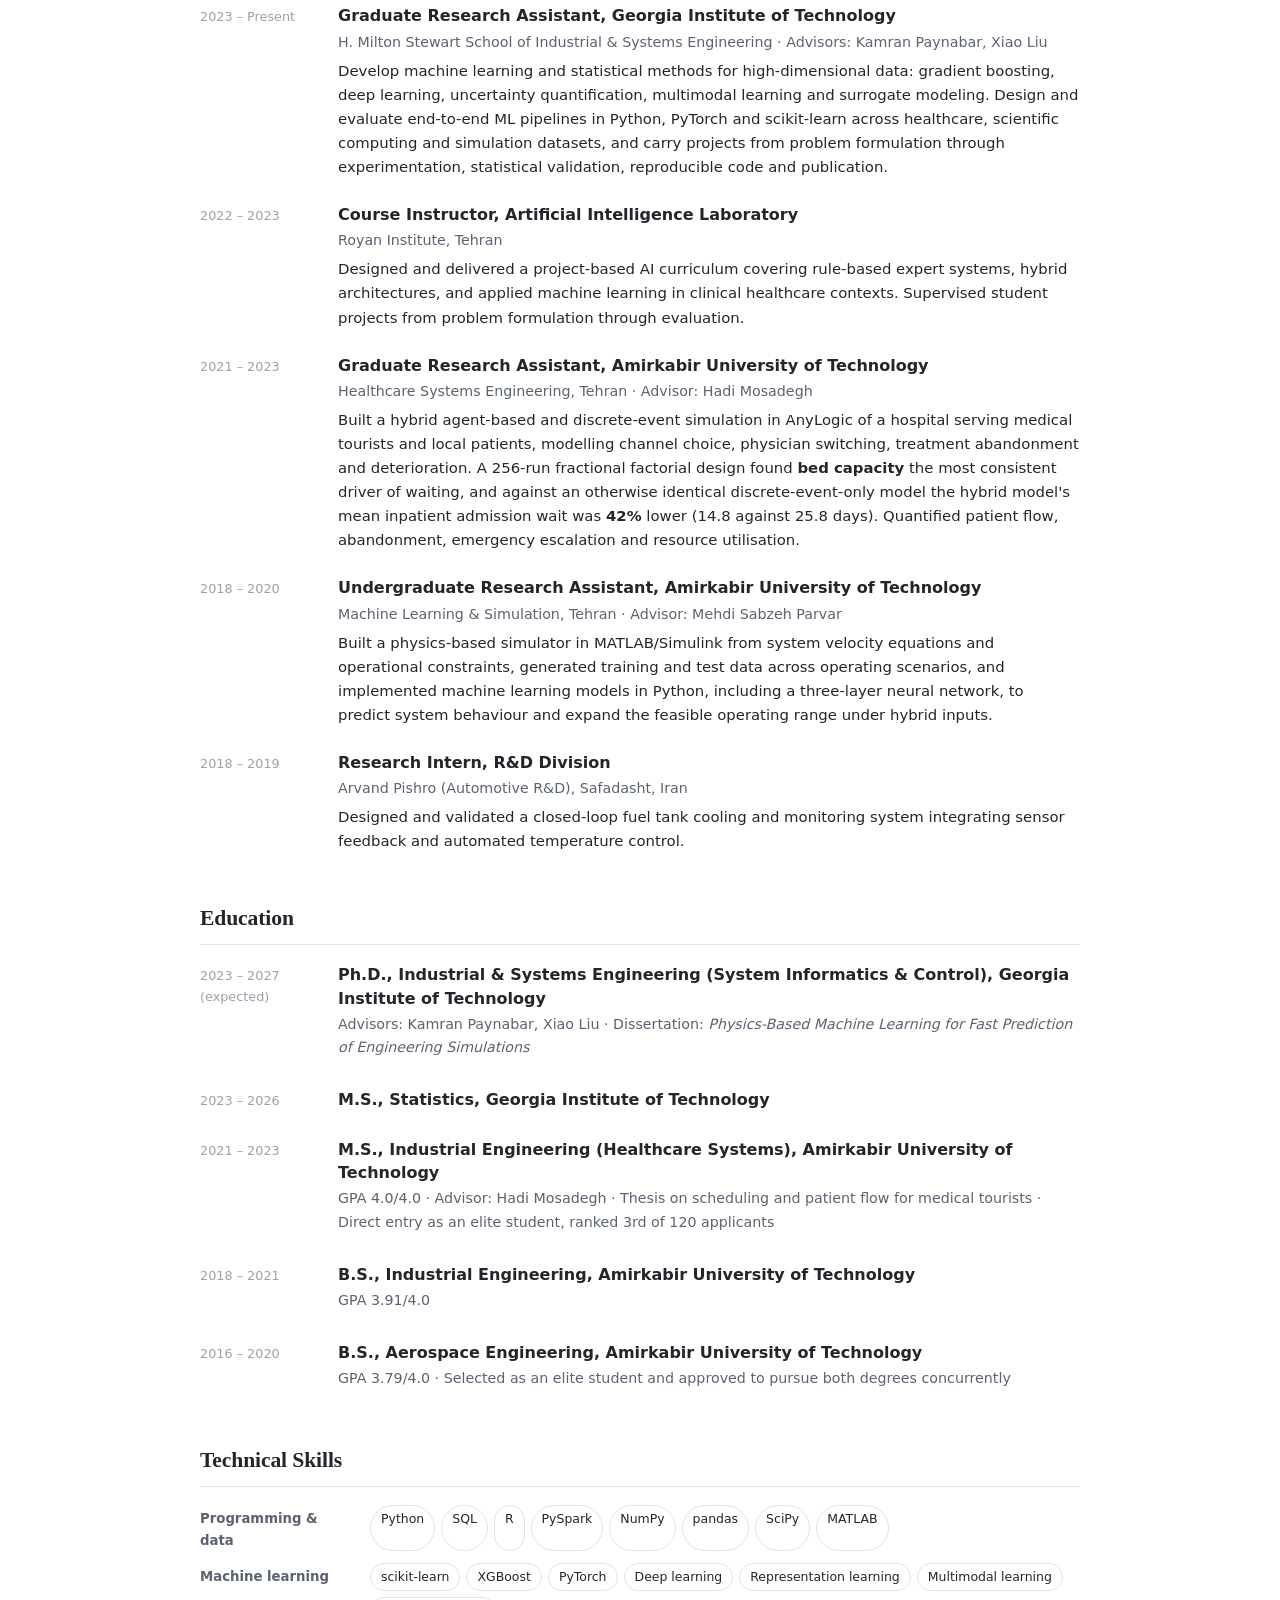
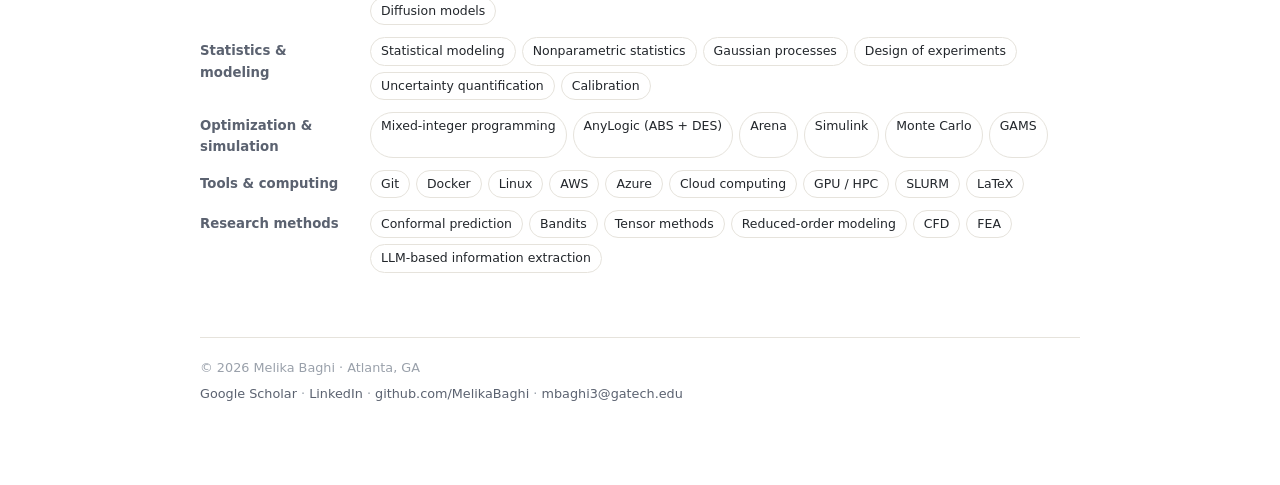
==== commit 147bca69: "Hospital paper: revised title and numbers Match the revised manuscript under review at Health Care M" ====
--- a/index.html
+++ b/index.html
@@ -140,7 +140,7 @@
       </p>
     </li>
     <li>
-      <p class="ptitle">Reducing Waiting Time for Medical Tourists Through Hybrid Agent-Based and Discrete-Event Simulation: A Hospital Case Study</p>
+      <p class="ptitle">Managing Shared Hospital Capacity for Medical Tourism: Patient Behavior and Hybrid Simulation</p>
       <p class="pauth">Melika Baghi, Hadi Mosadegh</p>
       <p class="pvenue">Under review, <em>Health Care Management Science</em> · arXiv:2605.19139</p>
       <p class="plinks">
@@ -190,11 +190,12 @@
         <p class="wtitle">Graduate Research Assistant, Amirkabir University of Technology</p>
         <p class="wwhere">Healthcare Systems Engineering, Tehran · Advisor: Hadi Mosadegh</p>
         <p class="wdesc">Built a hybrid agent-based and discrete-event simulation in AnyLogic of a hospital
-          serving medical tourists and local patients, modelling patient behaviour, resource sharing,
-          admissions and capacity constraints. Designed and evaluated a compatible-section bed-sharing
-          policy: medical tourists' hospital-queue wait fell <strong>82%</strong> and the inpatient admission
-          queue <strong>43%</strong> against a discrete-event-only baseline. Quantified patient flow,
-          abandonment, emergency escalation and resource utilisation.</p>
+          serving medical tourists and local patients, modelling channel choice, physician switching,
+          treatment abandonment and deterioration. A 256-run fractional factorial design found
+          <strong>bed capacity</strong> the most consistent driver of waiting, and against an otherwise
+          identical discrete-event-only model the hybrid model's mean inpatient admission wait was
+          <strong>42%</strong> lower (14.8 against 25.8 days). Quantified patient flow, abandonment,
+          emergency escalation and resource utilisation.</p>
       </div>
     </li>
     <li>
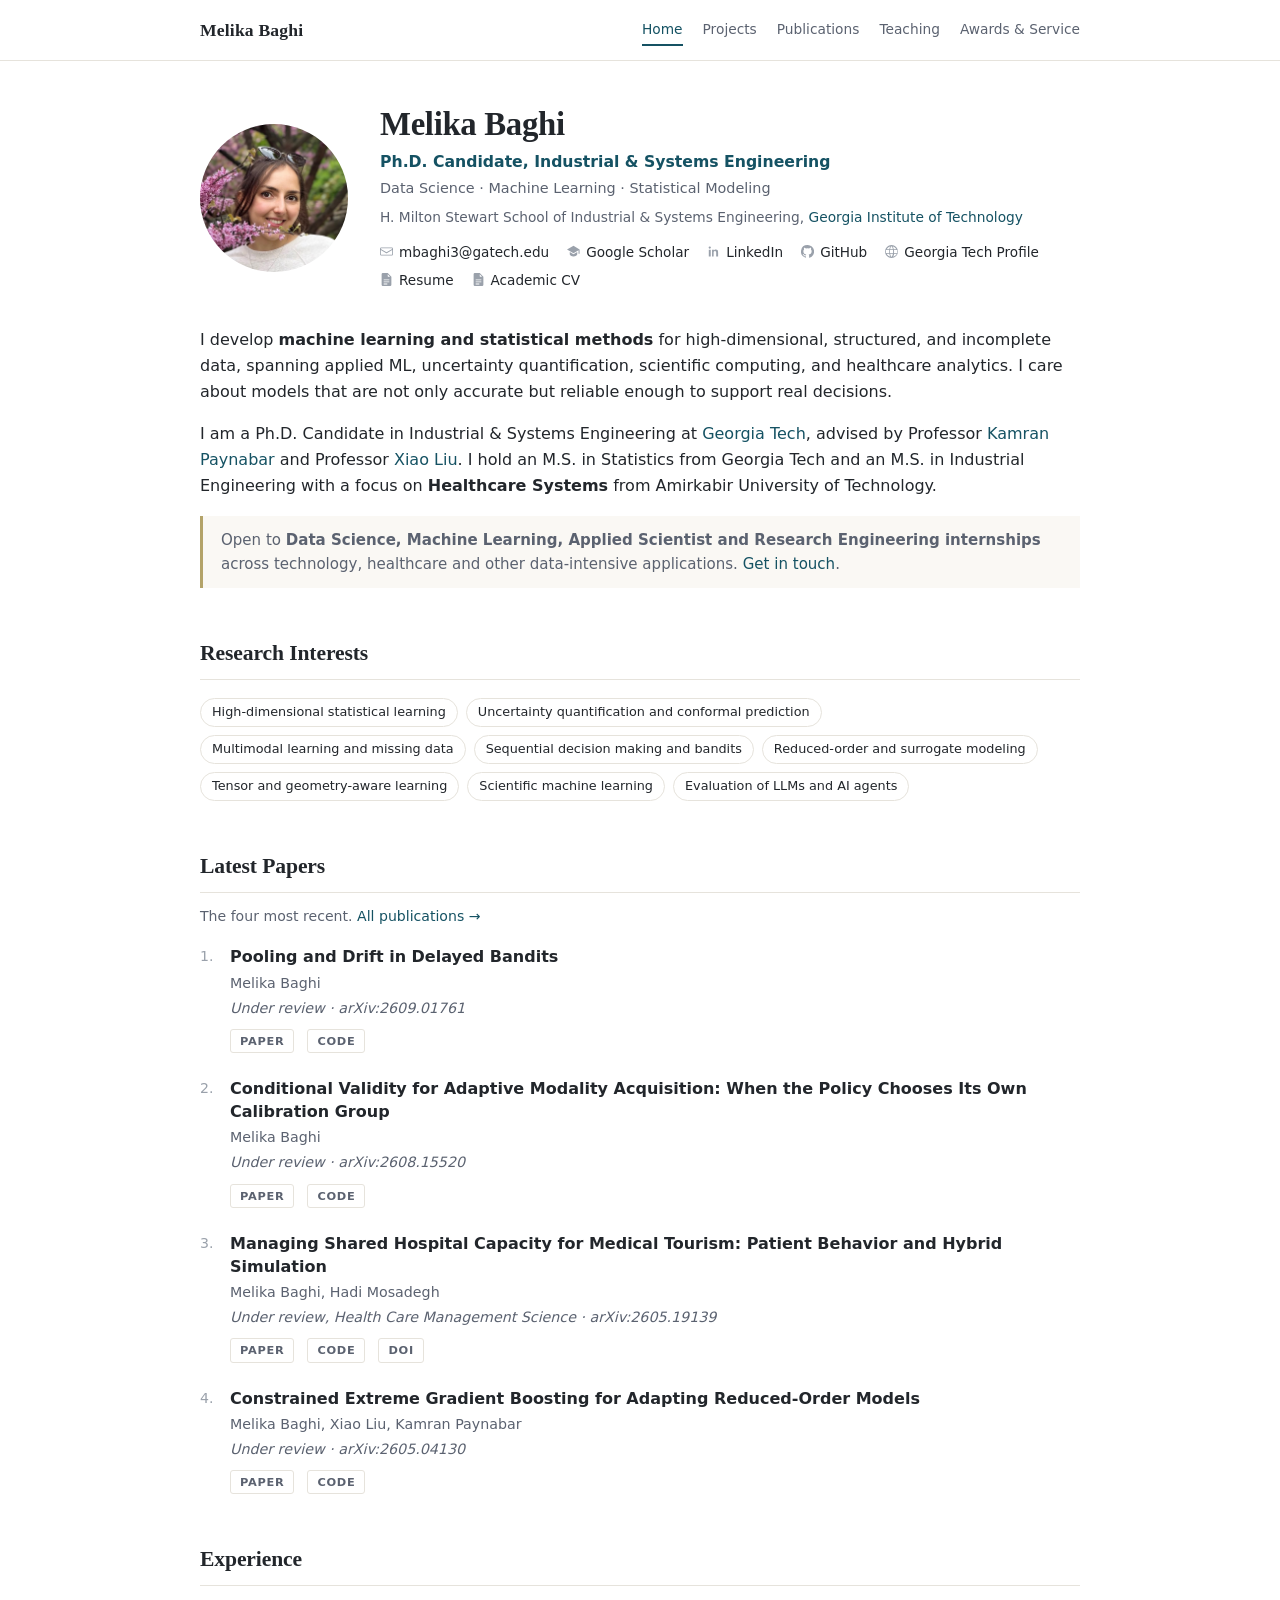
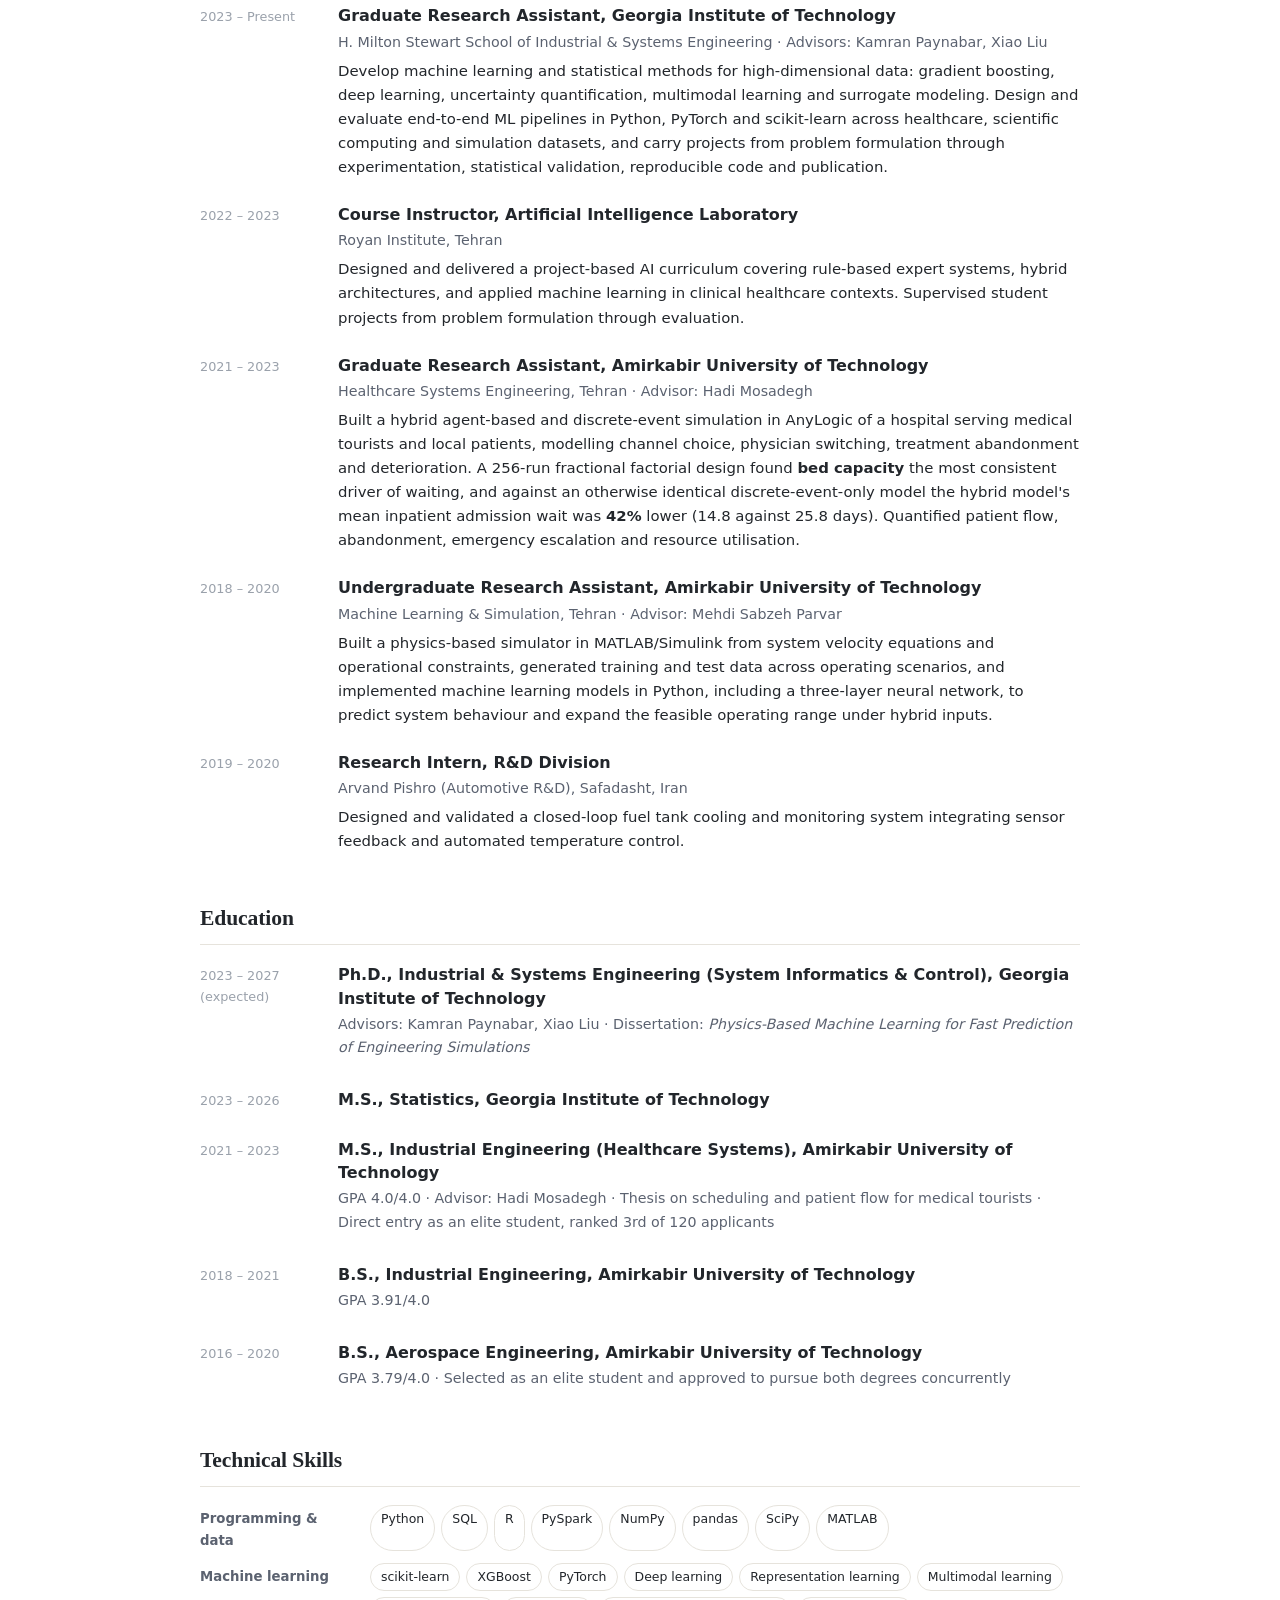
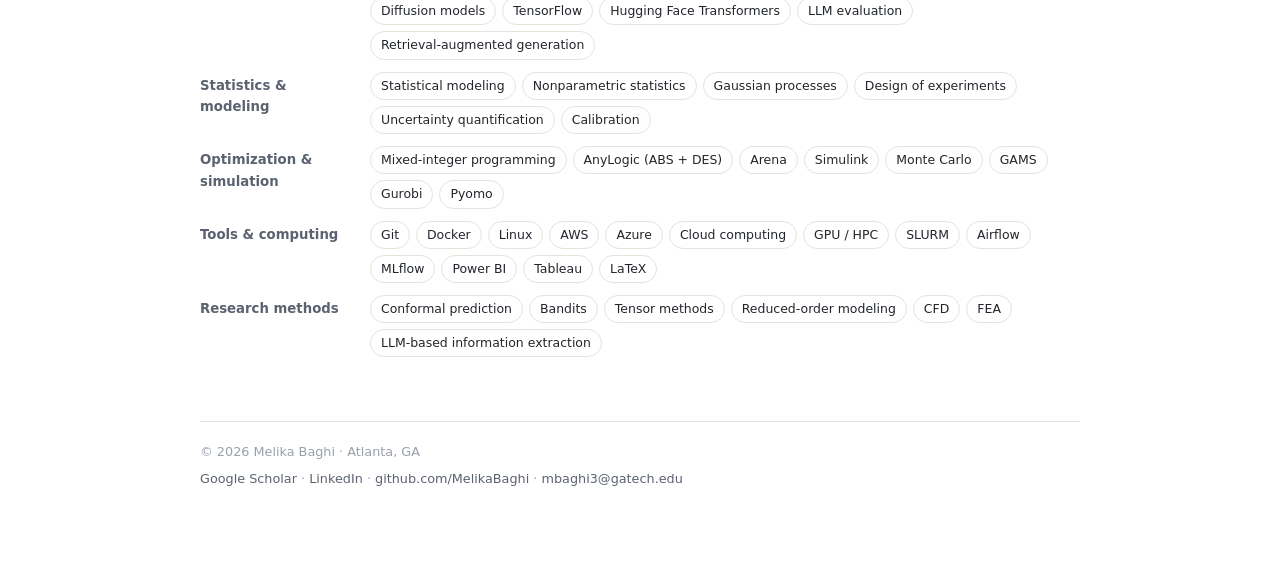
==== commit 69044c77: "Update papers, projects, awards and skills; refresh CV and resume - State-EXP3: under review (no lon" ====
--- a/index.html
+++ b/index.html
@@ -116,6 +116,7 @@
     <li>Reduced-order and surrogate modeling</li>
     <li>Tensor and geometry-aware learning</li>
     <li>Scientific machine learning</li>
+    <li>Evaluation of LLMs and AI agents</li>
   </ul>
 
   <h2>Latest Papers</h2>
@@ -124,7 +125,7 @@
     <li>
       <p class="ptitle">Pooling and Drift in Delayed Bandits</p>
       <p class="pauth">Melika Baghi</p>
-      <p class="pvenue">ML×OR 2026 Workshop (non-archival) · arXiv:2609.01761</p>
+      <p class="pvenue">Under review · arXiv:2609.01761</p>
       <p class="plinks">
         <a href="https://arxiv.org/abs/2609.01761">Paper</a>
         <a href="https://github.com/MelikaBaghi/State-exp3">Code</a>
@@ -210,7 +211,7 @@
       </div>
     </li>
     <li>
-      <div class="when">2018 – 2019</div>
+      <div class="when">2019 – 2020</div>
       <div class="what">
         <p class="wtitle">Research Intern, R&amp;D Division</p>
         <p class="wwhere">Arvand Pishro (Automotive R&amp;D), Safadasht, Iran</p>
@@ -264,16 +265,16 @@
     <dd><span>Python</span> <span>SQL</span> <span>R</span> <span>PySpark</span> <span>NumPy</span> <span>pandas</span> <span>SciPy</span> <span>MATLAB</span></dd>
 
     <dt>Machine learning</dt>
-    <dd><span>scikit-learn</span> <span>XGBoost</span> <span>PyTorch</span> <span>Deep learning</span> <span>Representation learning</span> <span>Multimodal learning</span> <span>Diffusion models</span></dd>
+    <dd><span>scikit-learn</span> <span>XGBoost</span> <span>PyTorch</span> <span>Deep learning</span> <span>Representation learning</span> <span>Multimodal learning</span> <span>Diffusion models</span> <span>TensorFlow</span> <span>Hugging Face Transformers</span> <span>LLM evaluation</span> <span>Retrieval-augmented generation</span></dd>
 
     <dt>Statistics &amp; modeling</dt>
     <dd><span>Statistical modeling</span> <span>Nonparametric statistics</span> <span>Gaussian processes</span> <span>Design of experiments</span> <span>Uncertainty quantification</span> <span>Calibration</span></dd>
 
     <dt>Optimization &amp; simulation</dt>
-    <dd><span>Mixed-integer programming</span> <span>AnyLogic (ABS + DES)</span> <span>Arena</span> <span>Simulink</span> <span>Monte Carlo</span> <span>GAMS</span></dd>
+    <dd><span>Mixed-integer programming</span> <span>AnyLogic (ABS + DES)</span> <span>Arena</span> <span>Simulink</span> <span>Monte Carlo</span> <span>GAMS</span> <span>Gurobi</span> <span>Pyomo</span></dd>
 
     <dt>Tools &amp; computing</dt>
-    <dd><span>Git</span> <span>Docker</span> <span>Linux</span> <span>AWS</span> <span>Azure</span> <span>Cloud computing</span> <span>GPU / HPC</span> <span>SLURM</span> <span>LaTeX</span></dd>
+    <dd><span>Git</span> <span>Docker</span> <span>Linux</span> <span>AWS</span> <span>Azure</span> <span>Cloud computing</span> <span>GPU / HPC</span> <span>SLURM</span> <span>Airflow</span> <span>MLflow</span> <span>Power BI</span> <span>Tableau</span> <span>LaTeX</span></dd>
 
     <dt>Research methods</dt>
     <dd><span>Conformal prediction</span> <span>Bandits</span> <span>Tensor methods</span> <span>Reduced-order modeling</span> <span>CFD</span> <span>FEA</span> <span>LLM-based information extraction</span></dd>
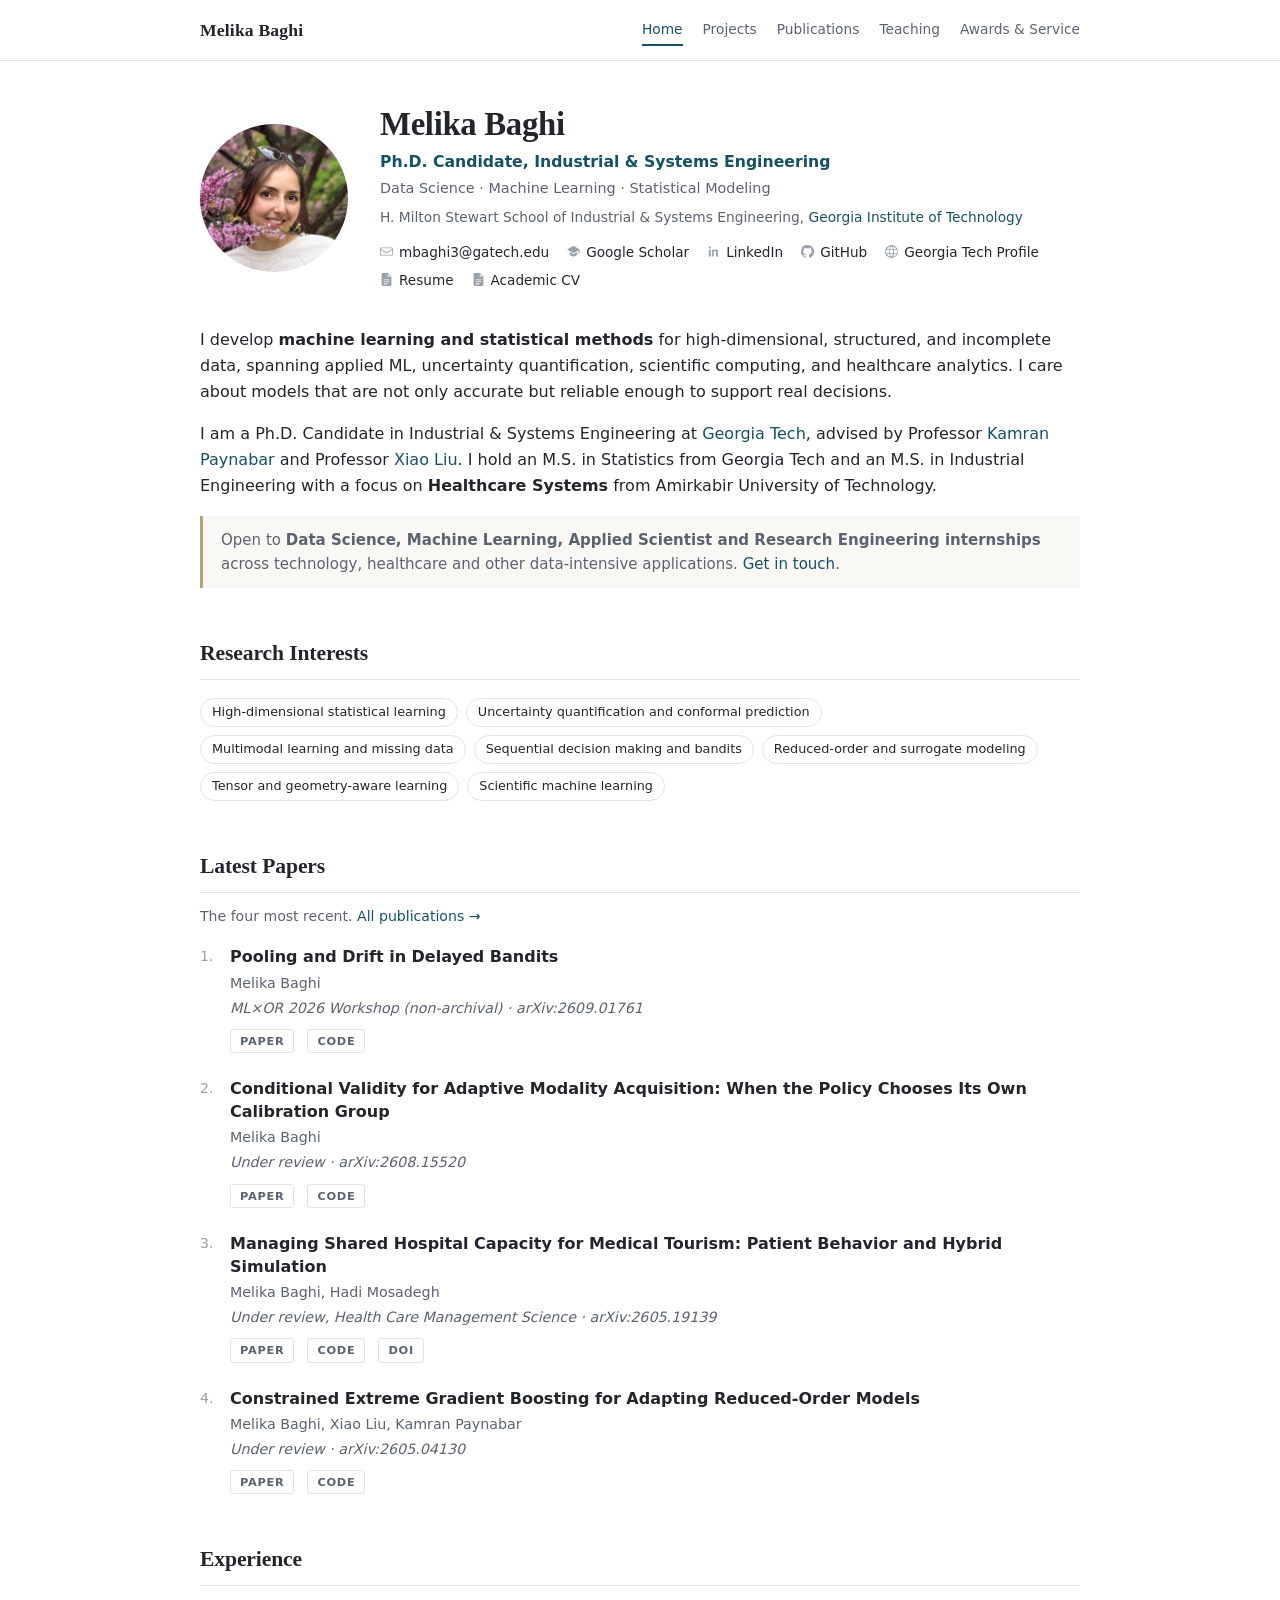
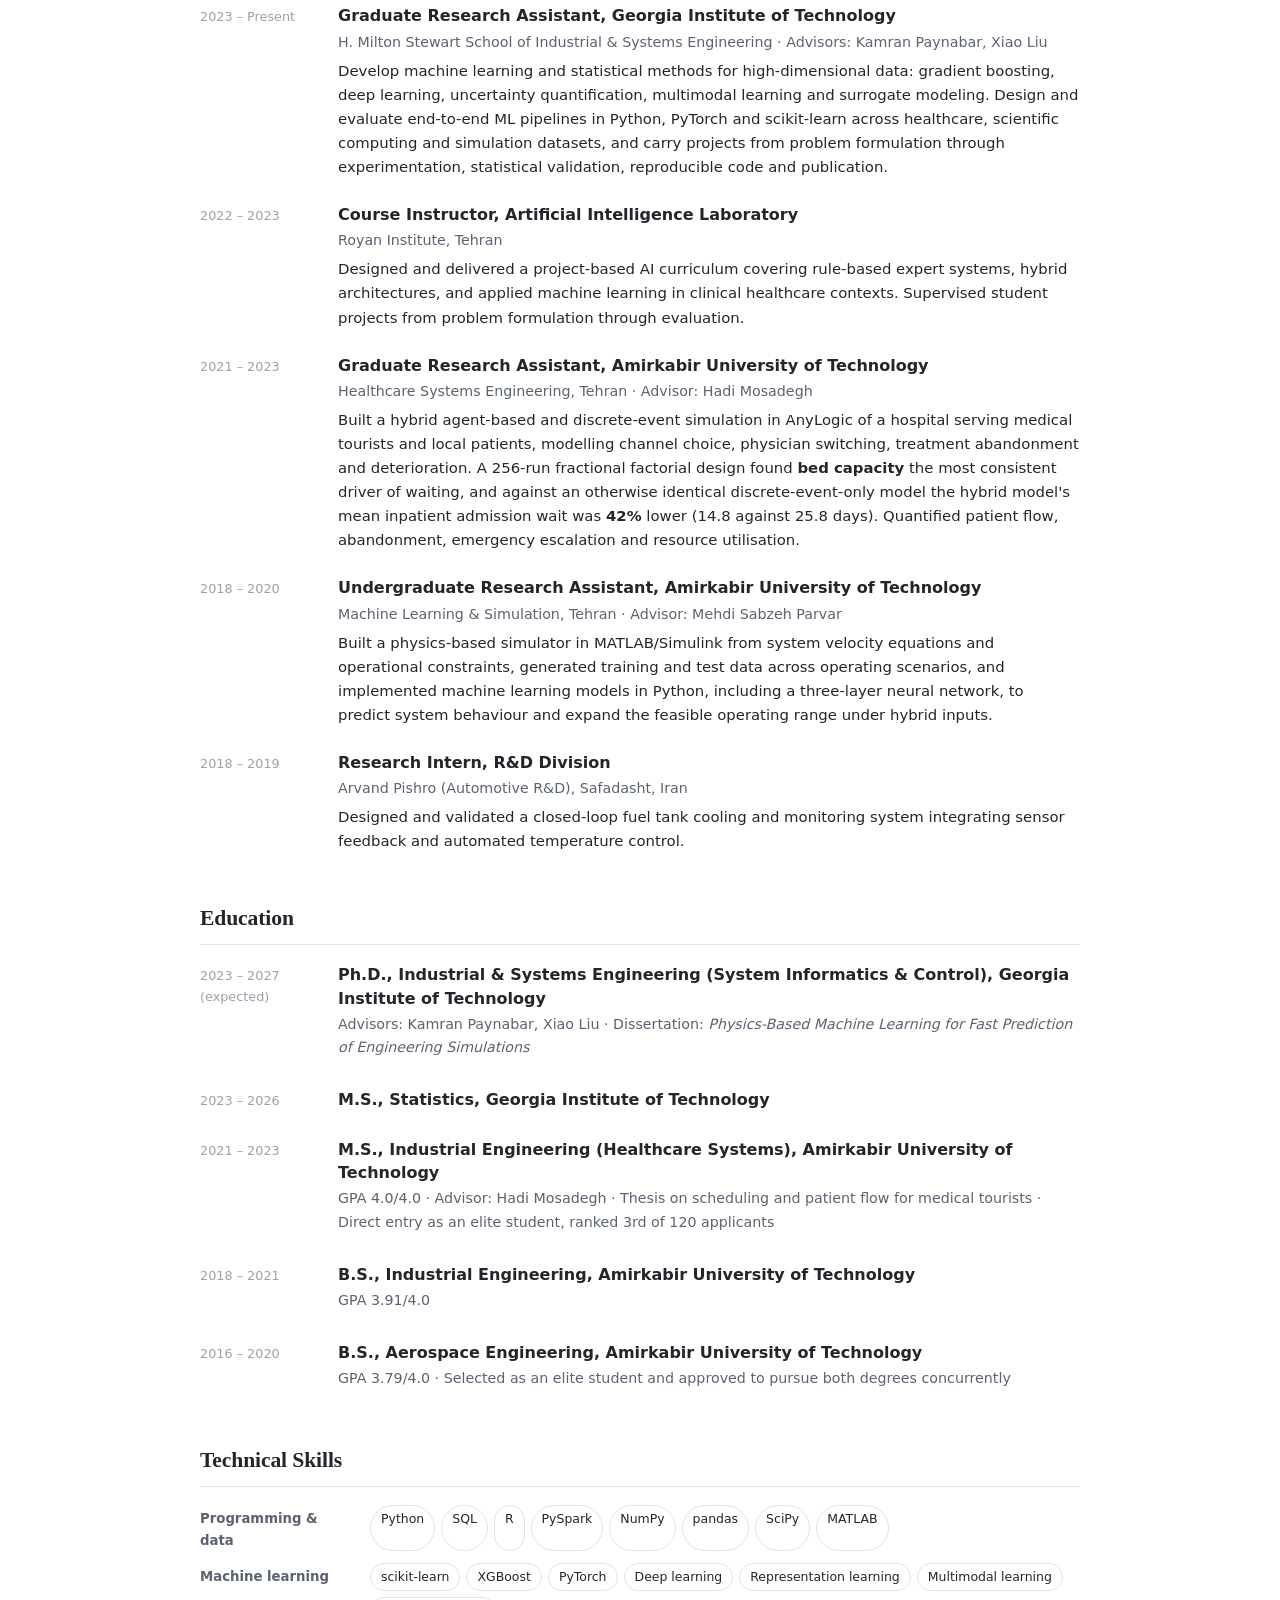
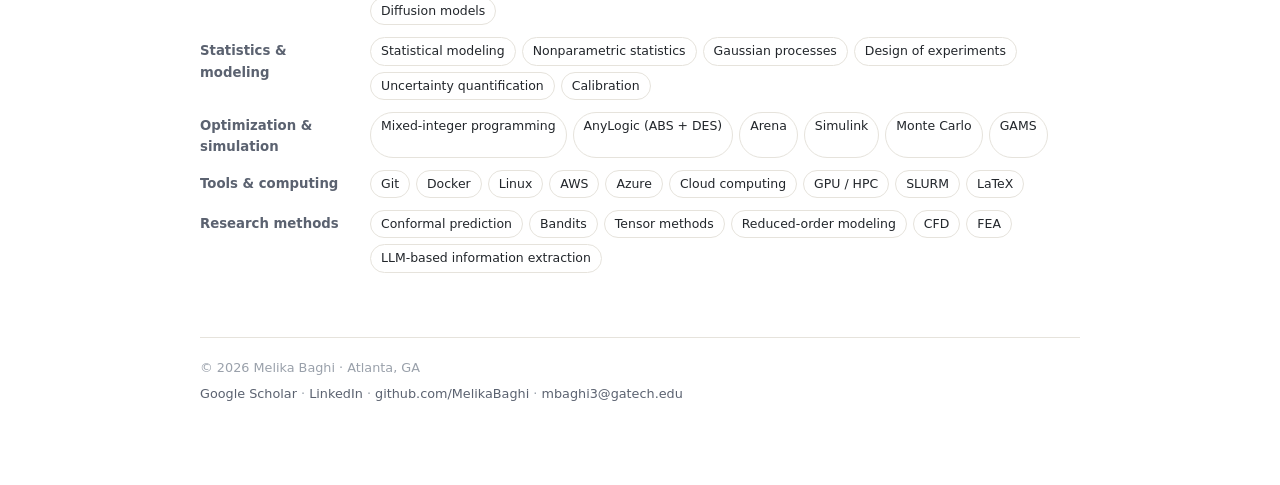
==== commit 285b50bc: "Revert "Update papers, projects, awards and skills; refresh CV and resume" This reverts commit 69044" ====
--- a/index.html
+++ b/index.html
@@ -116,7 +116,6 @@
     <li>Reduced-order and surrogate modeling</li>
     <li>Tensor and geometry-aware learning</li>
     <li>Scientific machine learning</li>
-    <li>Evaluation of LLMs and AI agents</li>
   </ul>
 
   <h2>Latest Papers</h2>
@@ -125,7 +124,7 @@
     <li>
       <p class="ptitle">Pooling and Drift in Delayed Bandits</p>
       <p class="pauth">Melika Baghi</p>
-      <p class="pvenue">Under review · arXiv:2609.01761</p>
+      <p class="pvenue">ML×OR 2026 Workshop (non-archival) · arXiv:2609.01761</p>
       <p class="plinks">
         <a href="https://arxiv.org/abs/2609.01761">Paper</a>
         <a href="https://github.com/MelikaBaghi/State-exp3">Code</a>
@@ -211,7 +210,7 @@
       </div>
     </li>
     <li>
-      <div class="when">2019 – 2020</div>
+      <div class="when">2018 – 2019</div>
       <div class="what">
         <p class="wtitle">Research Intern, R&amp;D Division</p>
         <p class="wwhere">Arvand Pishro (Automotive R&amp;D), Safadasht, Iran</p>
@@ -265,16 +264,16 @@
     <dd><span>Python</span> <span>SQL</span> <span>R</span> <span>PySpark</span> <span>NumPy</span> <span>pandas</span> <span>SciPy</span> <span>MATLAB</span></dd>
 
     <dt>Machine learning</dt>
-    <dd><span>scikit-learn</span> <span>XGBoost</span> <span>PyTorch</span> <span>Deep learning</span> <span>Representation learning</span> <span>Multimodal learning</span> <span>Diffusion models</span> <span>TensorFlow</span> <span>Hugging Face Transformers</span> <span>LLM evaluation</span> <span>Retrieval-augmented generation</span></dd>
+    <dd><span>scikit-learn</span> <span>XGBoost</span> <span>PyTorch</span> <span>Deep learning</span> <span>Representation learning</span> <span>Multimodal learning</span> <span>Diffusion models</span></dd>
 
     <dt>Statistics &amp; modeling</dt>
     <dd><span>Statistical modeling</span> <span>Nonparametric statistics</span> <span>Gaussian processes</span> <span>Design of experiments</span> <span>Uncertainty quantification</span> <span>Calibration</span></dd>
 
     <dt>Optimization &amp; simulation</dt>
-    <dd><span>Mixed-integer programming</span> <span>AnyLogic (ABS + DES)</span> <span>Arena</span> <span>Simulink</span> <span>Monte Carlo</span> <span>GAMS</span> <span>Gurobi</span> <span>Pyomo</span></dd>
+    <dd><span>Mixed-integer programming</span> <span>AnyLogic (ABS + DES)</span> <span>Arena</span> <span>Simulink</span> <span>Monte Carlo</span> <span>GAMS</span></dd>
 
     <dt>Tools &amp; computing</dt>
-    <dd><span>Git</span> <span>Docker</span> <span>Linux</span> <span>AWS</span> <span>Azure</span> <span>Cloud computing</span> <span>GPU / HPC</span> <span>SLURM</span> <span>Airflow</span> <span>MLflow</span> <span>Power BI</span> <span>Tableau</span> <span>LaTeX</span></dd>
+    <dd><span>Git</span> <span>Docker</span> <span>Linux</span> <span>AWS</span> <span>Azure</span> <span>Cloud computing</span> <span>GPU / HPC</span> <span>SLURM</span> <span>LaTeX</span></dd>
 
     <dt>Research methods</dt>
     <dd><span>Conformal prediction</span> <span>Bandits</span> <span>Tensor methods</span> <span>Reduced-order modeling</span> <span>CFD</span> <span>FEA</span> <span>LLM-based information extraction</span></dd>
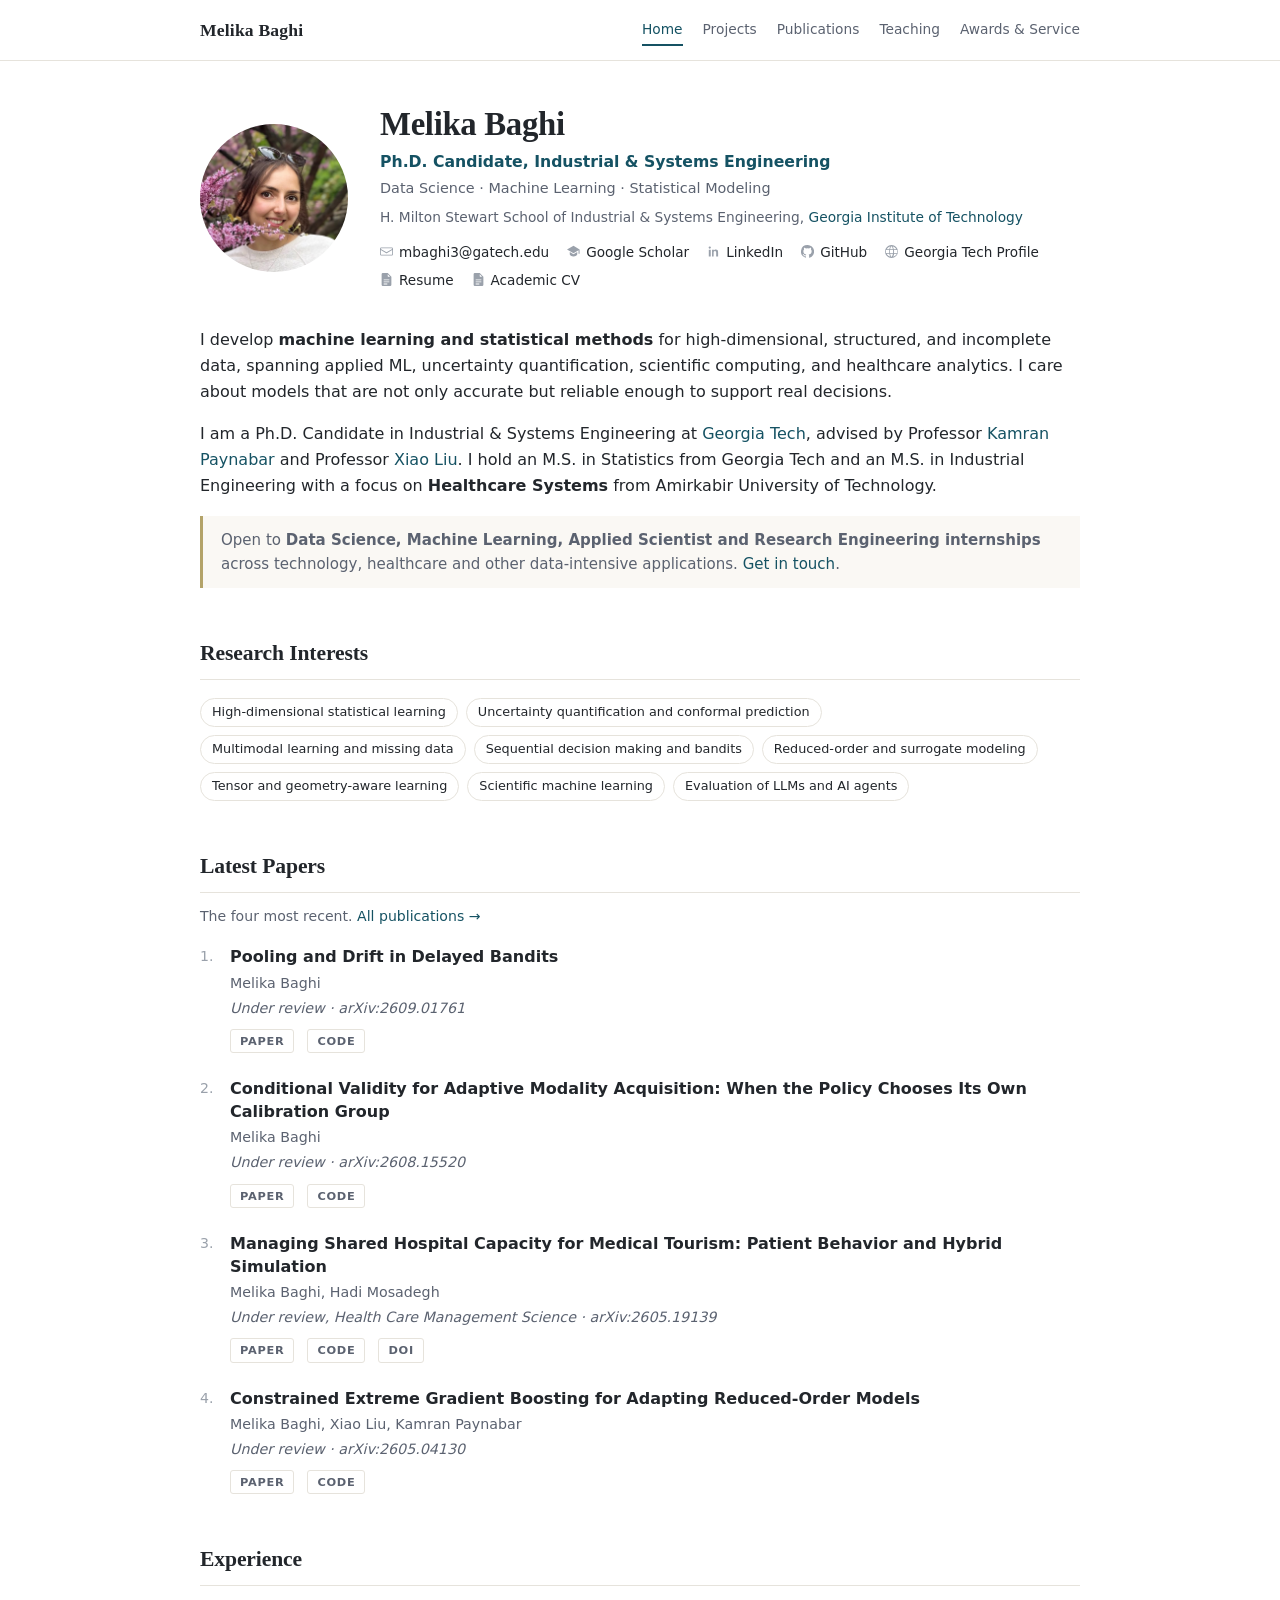
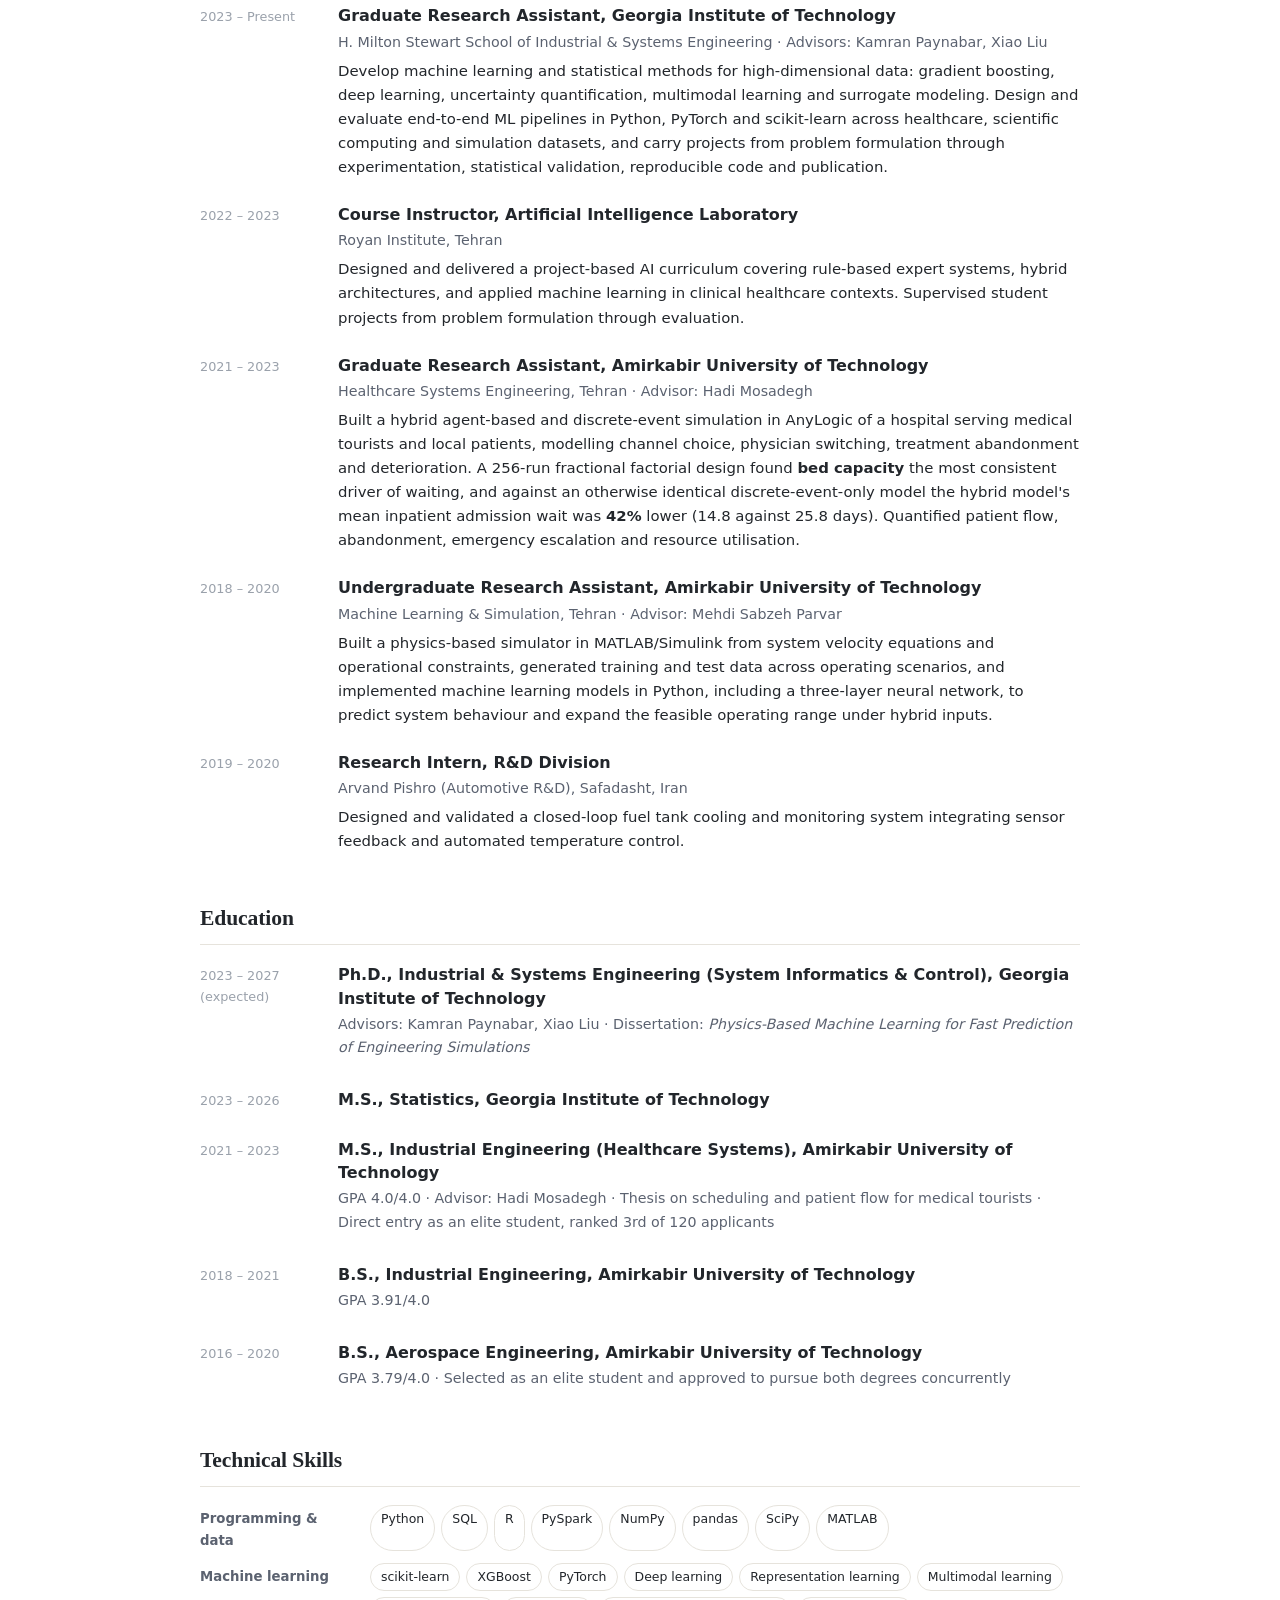
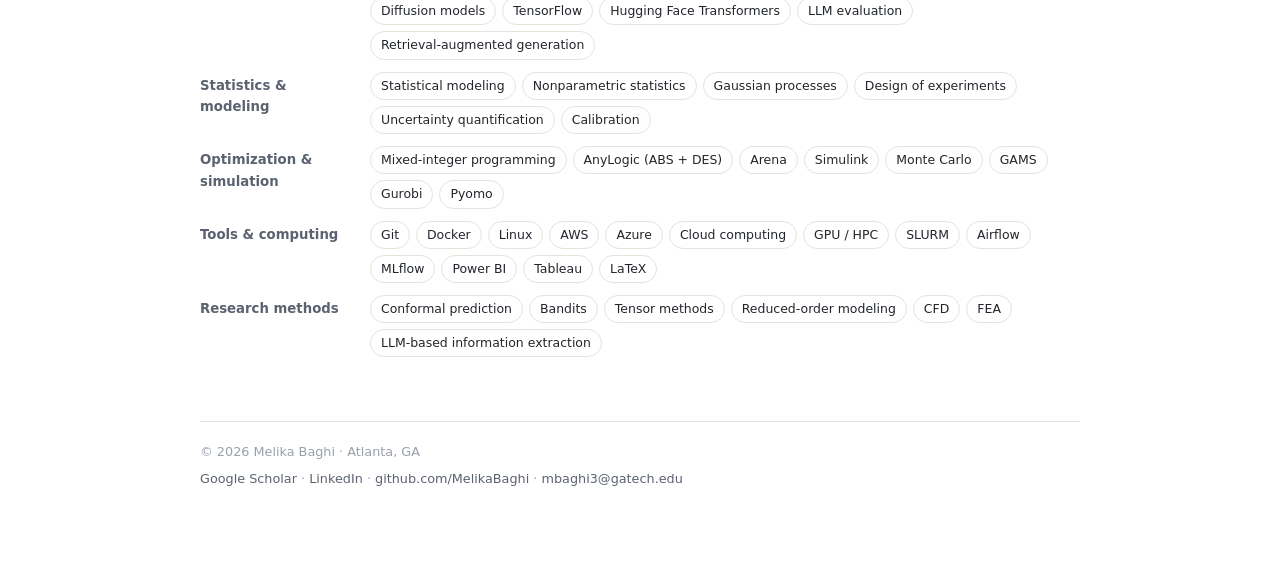
==== commit 2a363adc: "Update papers, projects, awards and skills; refresh CV and resume Re-applies 69044c7 at her request " ====
--- a/index.html
+++ b/index.html
@@ -116,6 +116,7 @@
     <li>Reduced-order and surrogate modeling</li>
     <li>Tensor and geometry-aware learning</li>
     <li>Scientific machine learning</li>
+    <li>Evaluation of LLMs and AI agents</li>
   </ul>
 
   <h2>Latest Papers</h2>
@@ -124,7 +125,7 @@
     <li>
       <p class="ptitle">Pooling and Drift in Delayed Bandits</p>
       <p class="pauth">Melika Baghi</p>
-      <p class="pvenue">ML×OR 2026 Workshop (non-archival) · arXiv:2609.01761</p>
+      <p class="pvenue">Under review · arXiv:2609.01761</p>
       <p class="plinks">
         <a href="https://arxiv.org/abs/2609.01761">Paper</a>
         <a href="https://github.com/MelikaBaghi/State-exp3">Code</a>
@@ -210,7 +211,7 @@
       </div>
     </li>
     <li>
-      <div class="when">2018 – 2019</div>
+      <div class="when">2019 – 2020</div>
       <div class="what">
         <p class="wtitle">Research Intern, R&amp;D Division</p>
         <p class="wwhere">Arvand Pishro (Automotive R&amp;D), Safadasht, Iran</p>
@@ -264,16 +265,16 @@
     <dd><span>Python</span> <span>SQL</span> <span>R</span> <span>PySpark</span> <span>NumPy</span> <span>pandas</span> <span>SciPy</span> <span>MATLAB</span></dd>
 
     <dt>Machine learning</dt>
-    <dd><span>scikit-learn</span> <span>XGBoost</span> <span>PyTorch</span> <span>Deep learning</span> <span>Representation learning</span> <span>Multimodal learning</span> <span>Diffusion models</span></dd>
+    <dd><span>scikit-learn</span> <span>XGBoost</span> <span>PyTorch</span> <span>Deep learning</span> <span>Representation learning</span> <span>Multimodal learning</span> <span>Diffusion models</span> <span>TensorFlow</span> <span>Hugging Face Transformers</span> <span>LLM evaluation</span> <span>Retrieval-augmented generation</span></dd>
 
     <dt>Statistics &amp; modeling</dt>
     <dd><span>Statistical modeling</span> <span>Nonparametric statistics</span> <span>Gaussian processes</span> <span>Design of experiments</span> <span>Uncertainty quantification</span> <span>Calibration</span></dd>
 
     <dt>Optimization &amp; simulation</dt>
-    <dd><span>Mixed-integer programming</span> <span>AnyLogic (ABS + DES)</span> <span>Arena</span> <span>Simulink</span> <span>Monte Carlo</span> <span>GAMS</span></dd>
+    <dd><span>Mixed-integer programming</span> <span>AnyLogic (ABS + DES)</span> <span>Arena</span> <span>Simulink</span> <span>Monte Carlo</span> <span>GAMS</span> <span>Gurobi</span> <span>Pyomo</span></dd>
 
     <dt>Tools &amp; computing</dt>
-    <dd><span>Git</span> <span>Docker</span> <span>Linux</span> <span>AWS</span> <span>Azure</span> <span>Cloud computing</span> <span>GPU / HPC</span> <span>SLURM</span> <span>LaTeX</span></dd>
+    <dd><span>Git</span> <span>Docker</span> <span>Linux</span> <span>AWS</span> <span>Azure</span> <span>Cloud computing</span> <span>GPU / HPC</span> <span>SLURM</span> <span>Airflow</span> <span>MLflow</span> <span>Power BI</span> <span>Tableau</span> <span>LaTeX</span></dd>
 
     <dt>Research methods</dt>
     <dd><span>Conformal prediction</span> <span>Bandits</span> <span>Tensor methods</span> <span>Reduced-order modeling</span> <span>CFD</span> <span>FEA</span> <span>LLM-based information extraction</span></dd>
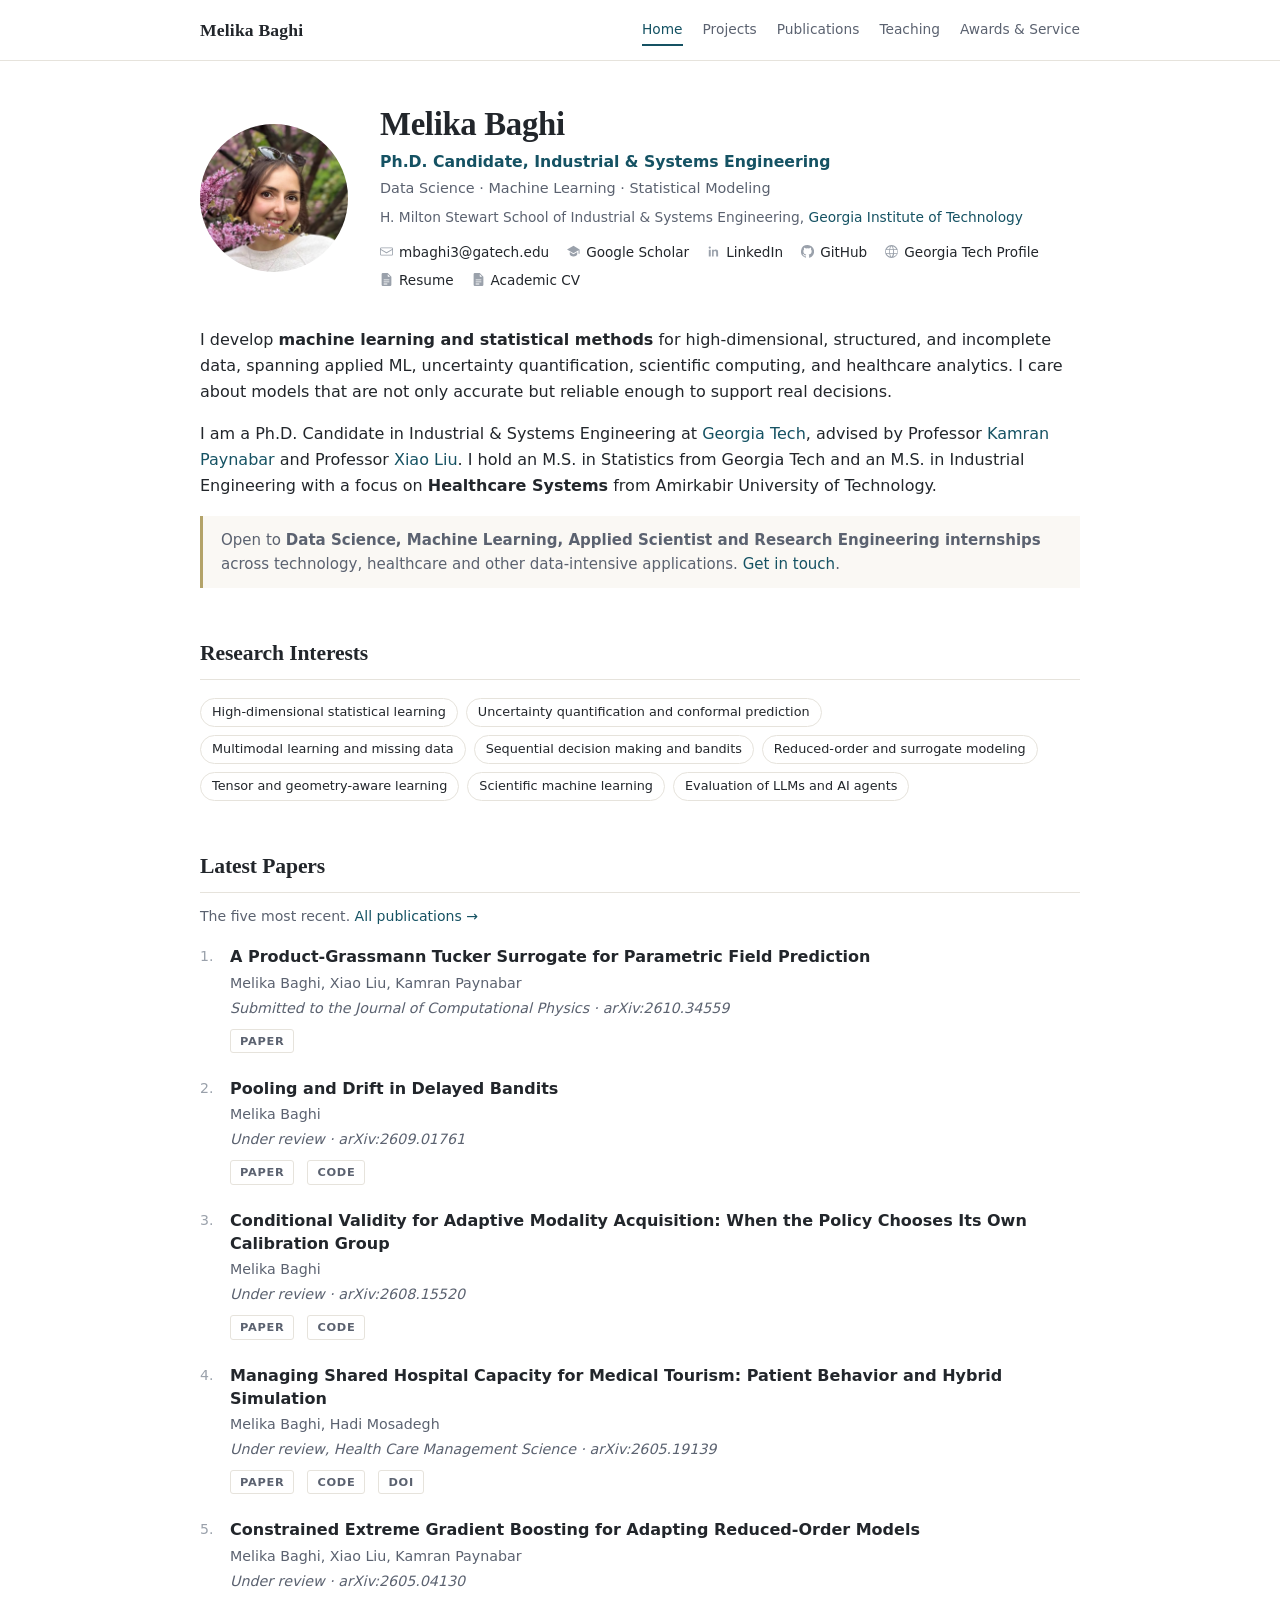
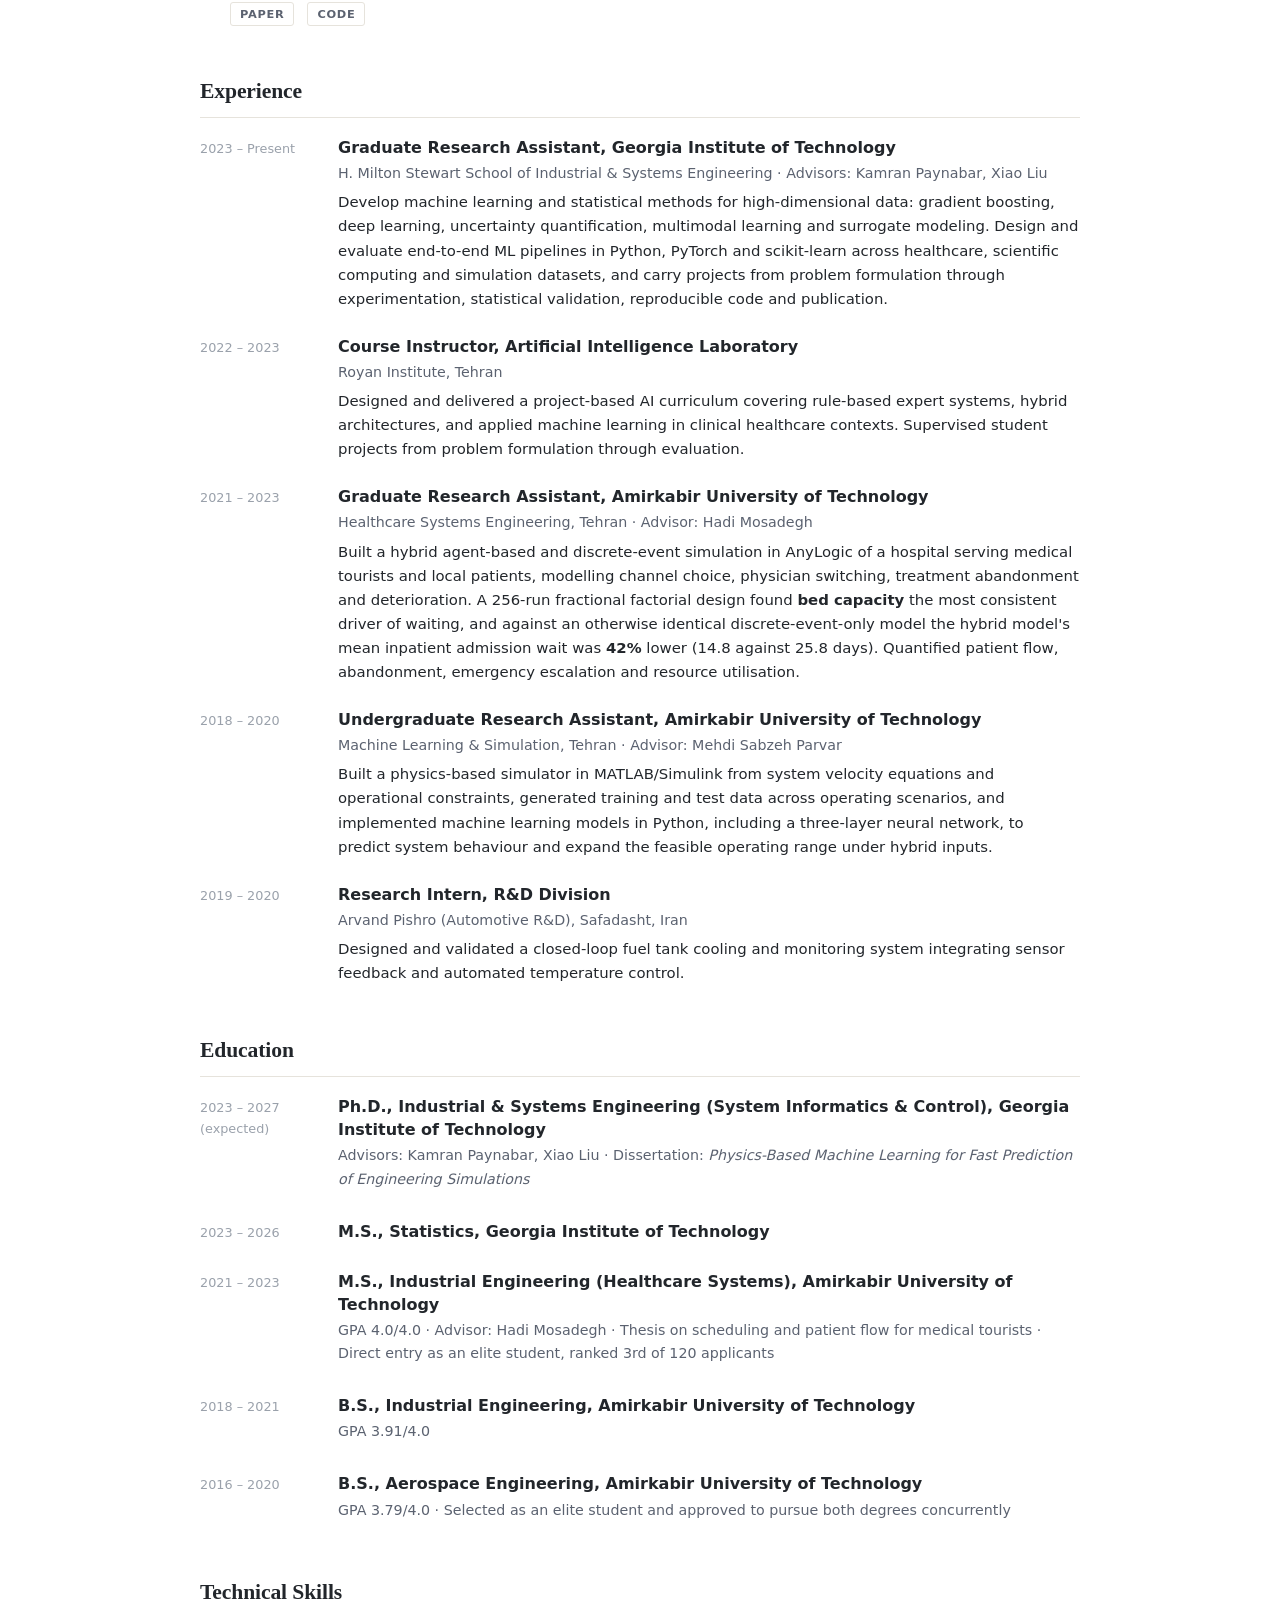
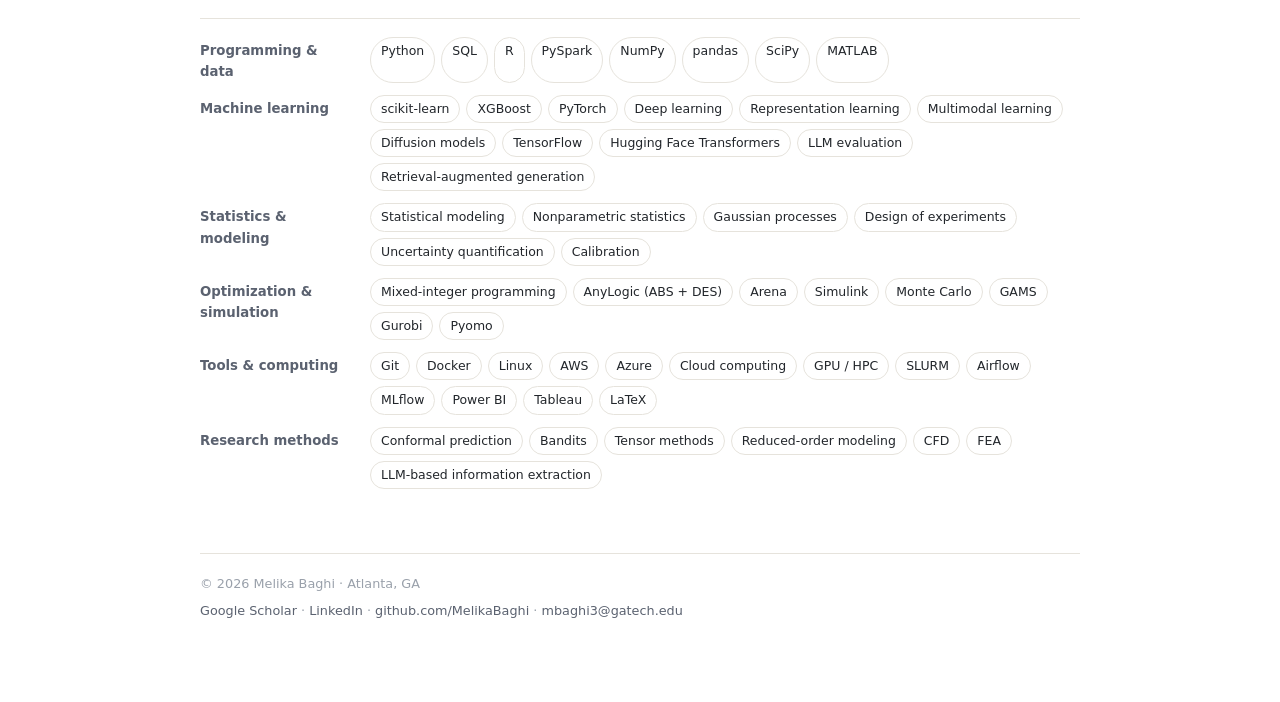
==== commit 1f016fee: "Tensor surrogate paper on arXiv (2610.34559): publications, projects, CV and resume Co-Authored-By: " ====
--- a/index.html
+++ b/index.html
@@ -120,8 +120,16 @@
   </ul>
 
   <h2>Latest Papers</h2>
-  <p class="morelink">The four most recent. <a href="publications.html">All publications →</a></p>
+  <p class="morelink">The five most recent. <a href="publications.html">All publications →</a></p>
   <ol class="pubs">
+    <li>
+      <p class="ptitle">A Product-Grassmann Tucker Surrogate for Parametric Field Prediction</p>
+      <p class="pauth">Melika Baghi, Xiao Liu, Kamran Paynabar</p>
+      <p class="pvenue">Submitted to the <em>Journal of Computational Physics</em> · arXiv:2610.34559</p>
+      <p class="plinks">
+        <a href="https://arxiv.org/abs/2610.34559">Paper</a>
+      </p>
+    </li>
     <li>
       <p class="ptitle">Pooling and Drift in Delayed Bandits</p>
       <p class="pauth">Melika Baghi</p>
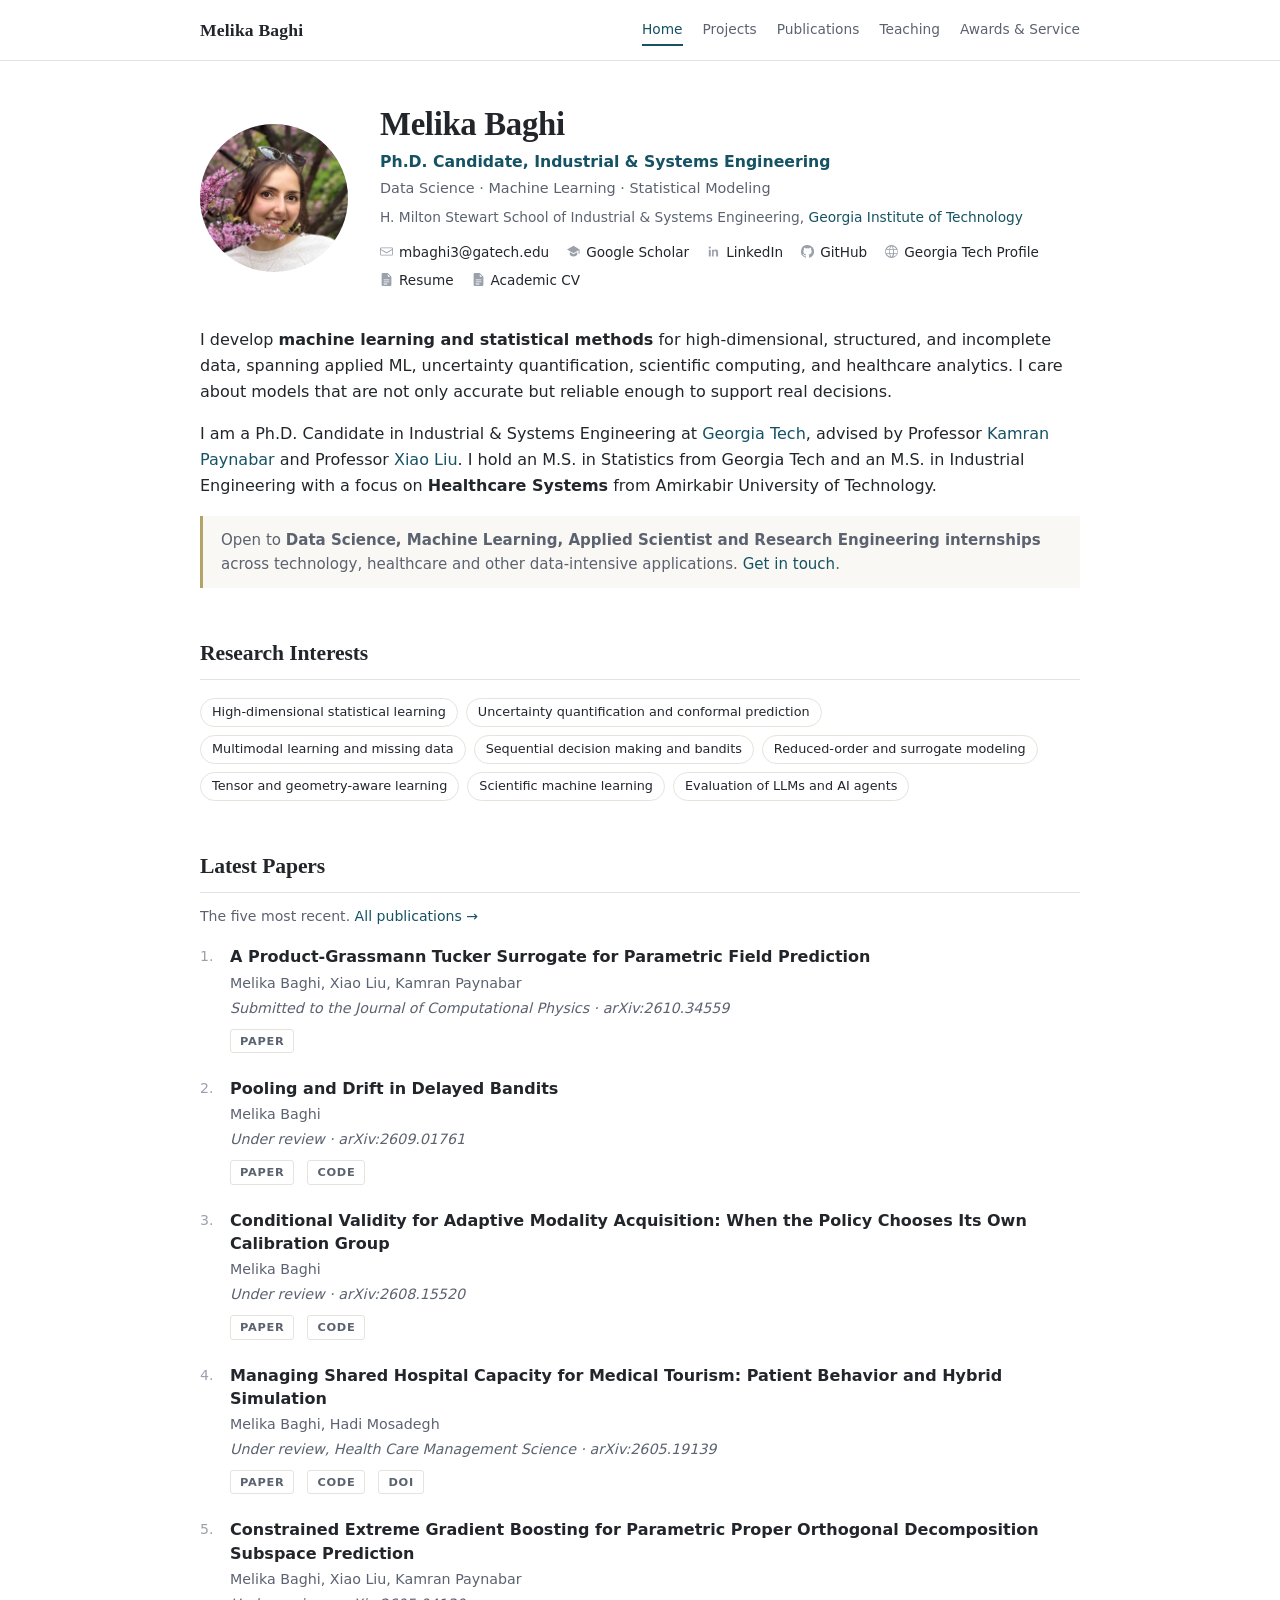
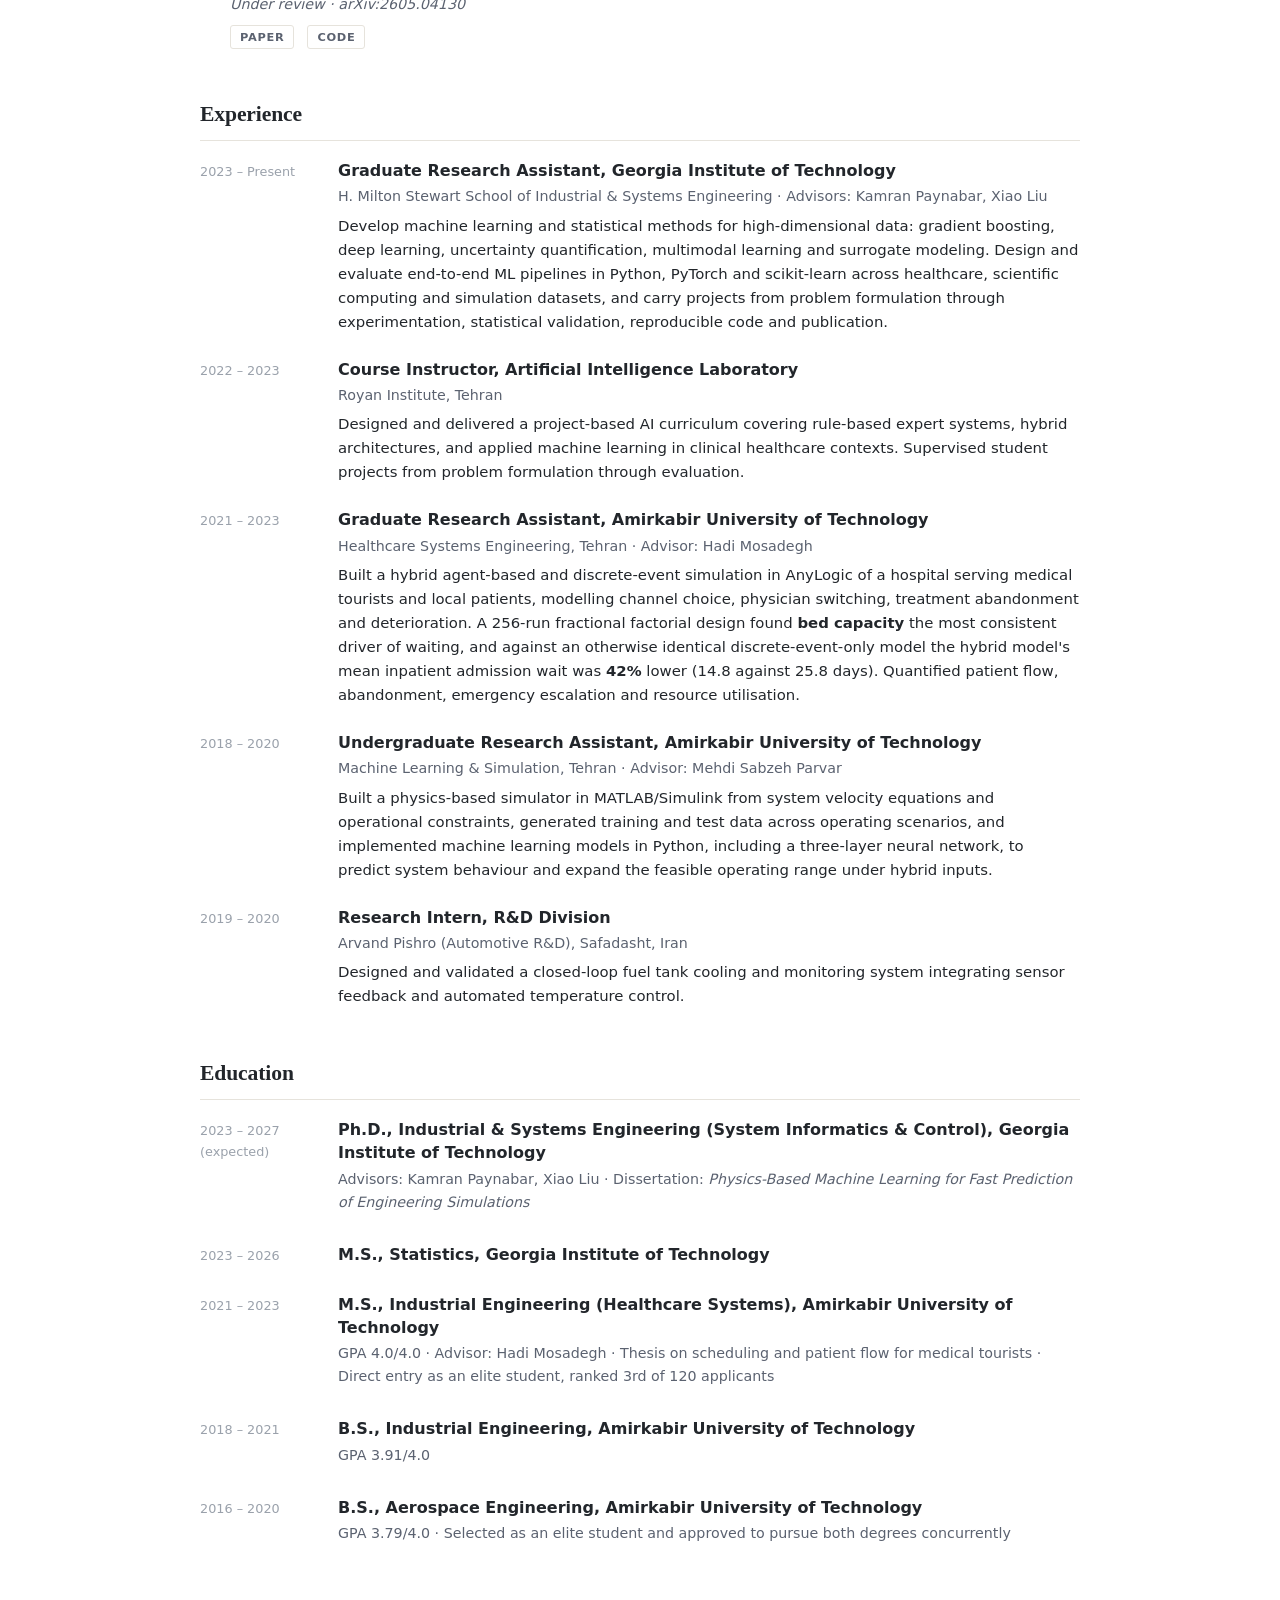
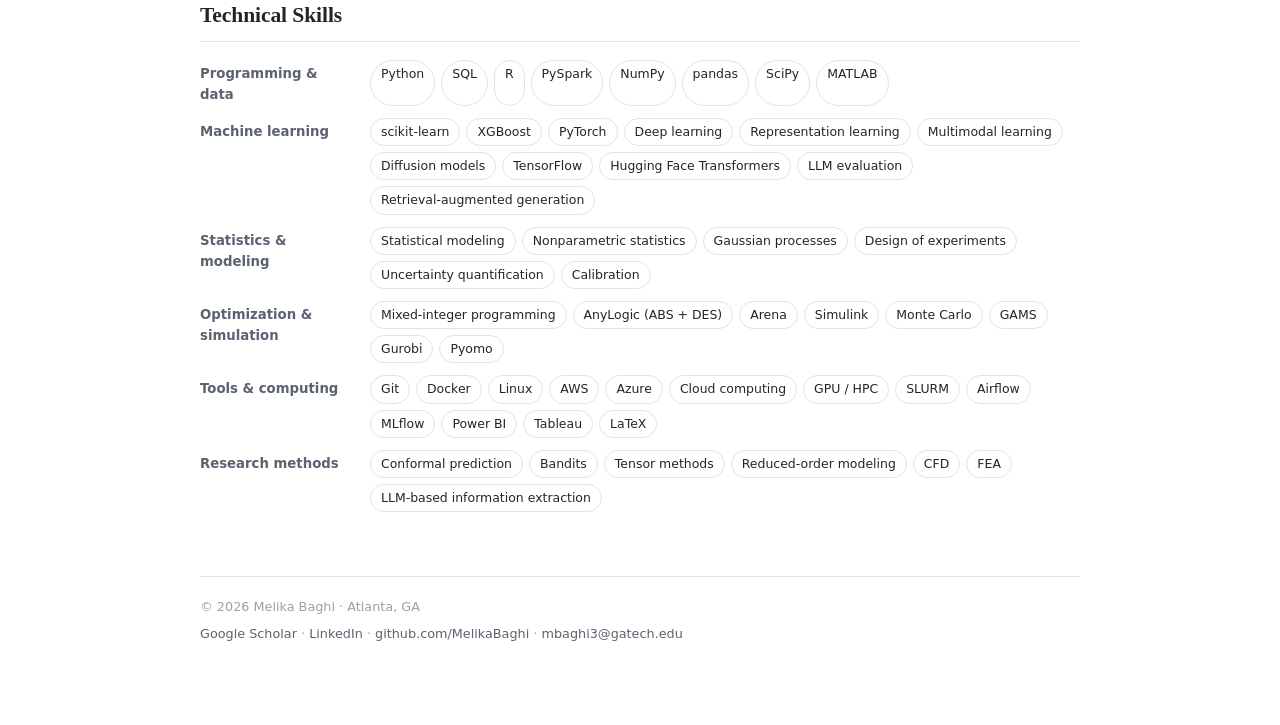
==== commit 9e585fa7: "cXGBoost: match arXiv v3 (title, results); refresh CV and resume Co-Authored-By: Claude Opus 5.5 <no" ====
--- a/index.html
+++ b/index.html
@@ -159,7 +159,7 @@
       </p>
     </li>
     <li>
-      <p class="ptitle">Constrained Extreme Gradient Boosting for Adapting Reduced-Order Models</p>
+      <p class="ptitle">Constrained Extreme Gradient Boosting for Parametric Proper Orthogonal Decomposition Subspace Prediction</p>
       <p class="pauth">Melika Baghi, Xiao Liu, Kamran Paynabar</p>
       <p class="pvenue">Under review · arXiv:2605.04130</p>
       <p class="plinks">
